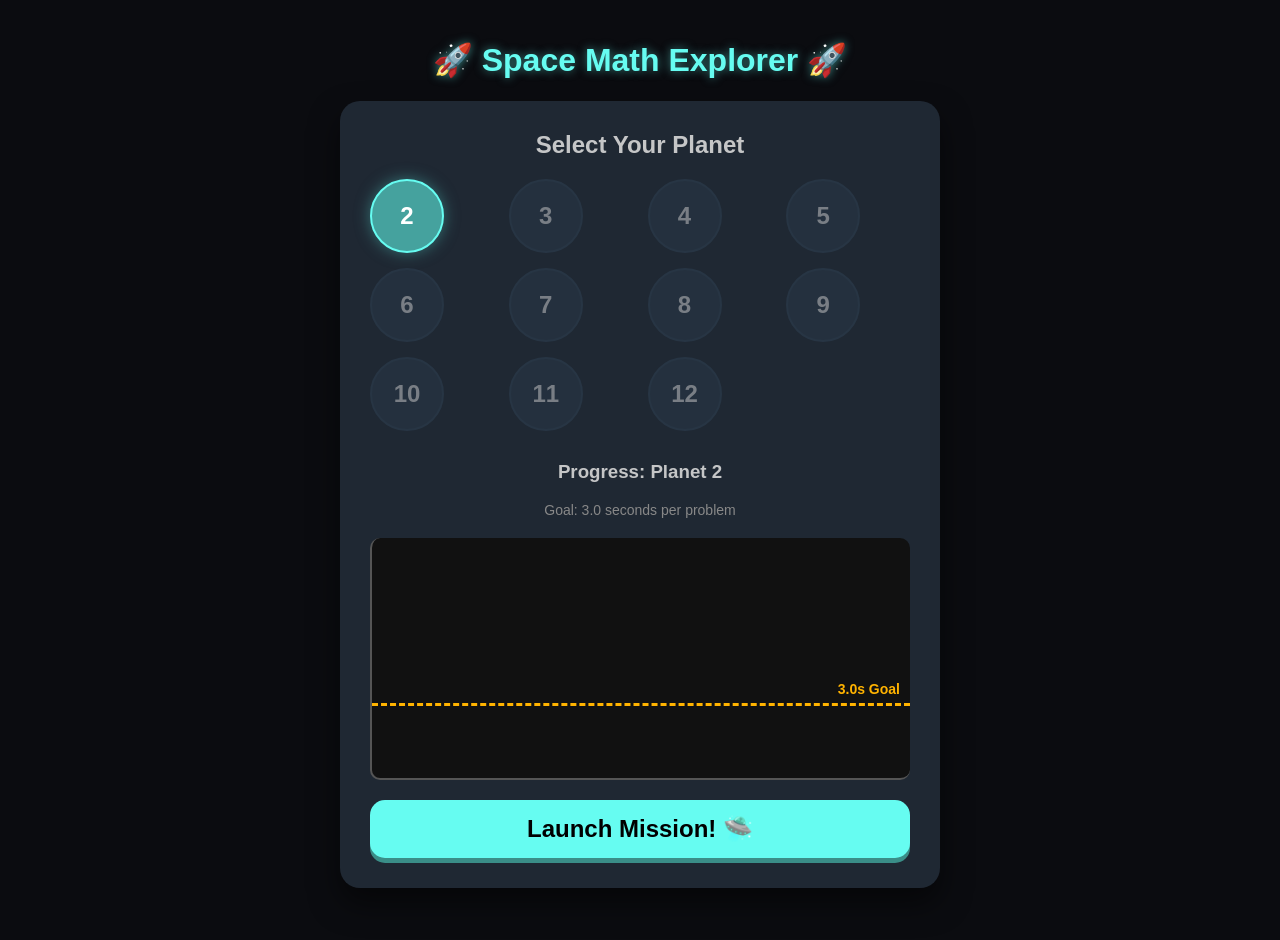
==== index.html @ a7ae82d4 "Create index.html" ====
<!DOCTYPE html>
<html lang="en">
<head>
    <meta charset="UTF-8">
    <meta name="viewport" content="width=device-width, initial-scale=1.0, maximum-scale=1.0, user-scalable=no">
    <title>Space Math Explorer</title>
    <style>
        :root {
            --bg-color: #0b0c10;
            --panel-bg: #1f2833;
            --text-main: #c5c6c7;
            --accent-blue: #66fcf1;
            --accent-teal: #45a29e;
            --success: #4caf50;
            --warning: #ffb300;
            --danger: #f44336;
        }

        body {
            font-family: 'Comic Sans MS', 'Chalkboard SE', sans-serif;
            background-color: var(--bg-color);
            color: var(--text-main);
            margin: 0;
            padding: 20px;
            display: flex;
            flex-direction: column;
            align-items: center;
            min-height: 100vh;
            overflow-x: hidden;
        }

        h1 { color: var(--accent-blue); text-shadow: 0 0 10px rgba(102, 252, 241, 0.5); text-align: center; }

        .screen {
            background-color: var(--panel-bg);
            border-radius: 20px;
            padding: 30px;
            width: 100%;
            max-width: 600px;
            box-shadow: 0 15px 30px rgba(0,0,0,0.5);
            display: none;
            box-sizing: border-box;
        }

        .screen.active { display: block; }

        /* --- DASHBOARD --- */
        .planet-grid {
            display: grid;
            grid-template-columns: repeat(4, 1fr);
            gap: 15px;
            margin: 20px 0;
        }

        .planet-btn {
            background-color: #2c3e50;
            color: white;
            border: 2px solid #34495e;
            border-radius: 50%;
            width: 70px;
            height: 70px;
            font-size: 24px;
            font-weight: bold;
            cursor: pointer;
            display: flex;
            align-items: center;
            justify-content: center;
            transition: transform 0.2s, box-shadow 0.2s;
        }

        .planet-btn.unlocked {
            background-color: var(--accent-teal);
            border-color: var(--accent-blue);
            box-shadow: 0 0 15px rgba(69, 162, 158, 0.6);
        }
        .planet-btn.unlocked:active { transform: scale(0.9); }
        .planet-btn.locked { opacity: 0.4; cursor: not-allowed; }
        
        .planet-btn.mastered {
            background-color: var(--success);
            border-color: #81c784;
            box-shadow: 0 0 15px rgba(76, 175, 80, 0.6);
        }

        /* --- CHART --- */
        .chart-container {
            background: #111;
            border-radius: 10px;
            padding: 20px;
            margin: 20px 0;
            height: 200px;
            position: relative;
            display: flex;
            align-items: flex-end;
            gap: 10px;
            border-left: 2px solid #555;
            border-bottom: 2px solid #555;
        }

        .goal-line {
            position: absolute;
            left: 0;
            right: 0;
            border-top: 3px dashed var(--warning);
            z-index: 10;
        }

        .goal-label {
            position: absolute;
            right: 10px;
            top: -25px;
            color: var(--warning);
            font-size: 14px;
            font-weight: bold;
        }

        .chart-bar {
            flex: 1;
            background-color: var(--accent-blue);
            border-radius: 5px 5px 0 0;
            min-height: 5px;
            position: relative;
            transition: height 0.5s;
        }
        .chart-bar.fast { background-color: var(--success); }
        .chart-bar.slow { background-color: var(--danger); }
        
        .chart-tooltip {
            position: absolute;
            top: -25px;
            left: 50%;
            transform: translateX(-50%);
            font-size: 12px;
            color: white;
            font-weight: bold;
        }

        .btn-large {
            background-color: var(--accent-blue);
            color: #000;
            border: none;
            border-radius: 15px;
            padding: 15px 30px;
            font-size: 24px;
            font-weight: bold;
            width: 100%;
            cursor: pointer;
            box-shadow: 0 5px 0 #3a8e88;
        }
        .btn-large:active { transform: translateY(5px); box-shadow: none; }

        /* --- GAMEPLAY --- */
        .hud { display: flex; justify-content: space-between; font-size: 24px; margin-bottom: 20px; font-weight: bold; }
        .timer { color: var(--warning); font-family: monospace; font-size: 30px;}
        
        .equation {
            font-size: 80px;
            text-align: center;
            margin: 20px 0;
            font-weight: bold;
            color: white;
            display: flex;
            justify-content: center;
            gap: 15px;
        }

        .answer-box {
            width: 120px;
            border-bottom: 5px solid var(--accent-blue);
            color: var(--accent-blue);
            text-align: center;
            min-height: 90px;
        }

        .progress-dots {
            display: flex;
            justify-content: center;
            gap: 8px;
            margin-bottom: 30px;
        }
        .dot { width: 15px; height: 15px; background: #555; border-radius: 50%; }
        .dot.done { background: var(--success); box-shadow: 0 0 10px var(--success); }

        /* NUMPAD */
        .numpad {
            display: grid;
            grid-template-columns: repeat(3, 1fr);
            gap: 15px;
        }
        .num-btn {
            background-color: #34495e;
            color: white;
            border: none;
            border-radius: 15px;
            padding: 20px;
            font-size: 32px;
            font-weight: bold;
            cursor: pointer;
            box-shadow: 0 5px 0 #2c3e50;
        }
        .num-btn:active { transform: translateY(5px); box-shadow: none; }
        .num-btn.clear { background-color: var(--danger); box-shadow: 0 5px 0 #c62828; }

        /* --- REPORT SCREEN --- */
        .stat-box {
            background: #111;
            padding: 20px;
            border-radius: 15px;
            margin: 20px 0;
            text-align: center;
        }
        .stat-value { font-size: 48px; font-weight: bold; color: var(--accent-blue); }
        .feedback { font-size: 24px; text-align: center; color: var(--warning); min-height: 40px; margin-bottom: 20px;}

        /* CONFETTI */
        .confetti {
            position: fixed;
            width: 10px;
            height: 10px;
            background-color: var(--success);
            z-index: 1000;
            animation: fall 3s linear forwards;
        }
        @keyframes fall {
            to { transform: translateY(100vh) rotate(720deg); opacity: 0; }
        }

    </style>
</head>
<body>

    <h1>🚀 Space Math Explorer 🚀</h1>

    <!-- DASHBOARD SCREEN -->
    <div id="dashboard" class="screen active">
        <h2 style="text-align: center; margin-top: 0;">Select Your Planet</h2>
        <div class="planet-grid" id="planetGrid"></div>
        
        <h3 id="chartTitle" style="text-align: center; margin-top: 30px;">Progress: Planet 2</h3>
        <p style="text-align: center; font-size: 14px; color: #888;">Goal: 3.0 seconds per problem</p>
        <div class="chart-container" id="progressChart">
            <div class="goal-line" id="goalLine">
                <div class="goal-label">3.0s Goal</div>
            </div>
            <!-- Bars injected via JS -->
        </div>

        <button class="btn-large" onclick="startMission()">Launch Mission! 🛸</button>
    </div>

    <!-- GAMEPLAY SCREEN -->
    <div id="gameplay" class="screen">
        <div class="hud">
            <div>Planet <span id="currentPlanetDisp">2</span></div>
            <div class="timer" id="timerDisp">0.0s</div>
        </div>
        
        <div class="progress-dots" id="progressDots"></div>

        <div class="equation">
            <span id="factor1">2</span> 
            <span>×</span> 
            <span id="factor2">4</span> 
            <span>=</span>
            <div class="answer-box" id="answerBox"></div>
        </div>

        <div class="numpad">
            <button class="num-btn" onclick="inputNum(1)">1</button>
            <button class="num-btn" onclick="inputNum(2)">2</button>
            <button class="num-btn" onclick="inputNum(3)">3</button>
            <button class="num-btn" onclick="inputNum(4)">4</button>
            <button class="num-btn" onclick="inputNum(5)">5</button>
            <button class="num-btn" onclick="inputNum(6)">6</button>
            <button class="num-btn" onclick="inputNum(7)">7</button>
            <button class="num-btn" onclick="inputNum(8)">8</button>
            <button class="num-btn" onclick="inputNum(9)">9</button>
            <button class="num-btn clear" onclick="clearNum()">Del</button>
            <button class="num-btn" onclick="inputNum(0)">0</button>
            <button class="num-btn clear" style="background:#888; box-shadow: 0 5px 0 #555" onclick="clearNum(true)">C</button>
        </div>
    </div>

    <!-- MISSION REPORT SCREEN -->
    <div id="report" class="screen">
        <h2 style="text-align: center; font-size: 36px; color: var(--success);">Mission Complete! 🌟</h2>
        
        <div class="stat-box">
            <div>Average Time per Problem</div>
            <div class="stat-value" id="avgTimeDisp">2.4s</div>
        </div>

        <div class="feedback" id="feedbackMsg"></div>

        <button class="btn-large" onclick="returnToDashboard()">Back to Mission Control</button>
    </div>

    <script>
        // --- GAME STATE & DATA ---
        const TARGET_GOAL_SECONDS = 3.0;
        let gameData = JSON.parse(localStorage.getItem('mathExplorerData')) || {
            unlockedPlanet: 2,
            history: {} // Format: { "2": [ { date: "...", avgTime: 2.5 } ] }
        };

        let selectedPlanet = gameData.unlockedPlanet;
        let currentQuestions = [];
        let questionIndex = 0;
        let startTime = 0;
        let timerInterval = null;
        let currentAnswer = "";

        // --- INIT ---
        function initDashboard() {
            // Build Planet Grid (2 through 12)
            const grid = document.getElementById('planetGrid');
            grid.innerHTML = '';
            for (let i = 2; i <= 12; i++) {
                let btn = document.createElement('div');
                btn.className = 'planet-btn ' + (i <= gameData.unlockedPlanet ? 'unlocked' : 'locked');
                
                // Check if mastered (has at least one score <= TARGET_GOAL_SECONDS)
                if (gameData.history[i] && gameData.history[i].some(run => run.avgTime <= TARGET_GOAL_SECONDS)) {
                    btn.classList.add('mastered');
                }

                btn.innerText = i;
                if (i <= gameData.unlockedPlanet) {
                    btn.onclick = () => selectPlanet(i);
                }
                grid.appendChild(btn);
            }
            selectPlanet(selectedPlanet > gameData.unlockedPlanet ? gameData.unlockedPlanet : selectedPlanet);
        }

        function selectPlanet(planetNum) {
            selectedPlanet = planetNum;
            document.getElementById('chartTitle').innerText = `Progress: Planet ${planetNum}`;
            renderChart(planetNum);
        }

        // --- CHARTING LOGIC ---
        function renderChart(planetNum) {
            const chart = document.getElementById('progressChart');
            const data = gameData.history[planetNum] || [];
            
            // Clear existing bars
            document.querySelectorAll('.chart-bar').forEach(e => e.remove());

            // We will graph up to the last 10 attempts
            const recentData = data.slice(-10);
            
            // Max Y value for the chart to scale properly (either 10 seconds, or highest actual time)
            let maxTime = Math.max(10, ...recentData.map(d => d.avgTime));
            
            // Position the goal line dynamically based on maxTime
            const goalLine = document.getElementById('goalLine');
            const goalPercentage = (TARGET_GOAL_SECONDS / maxTime) * 100;
            goalLine.style.bottom = `${goalPercentage}%`;

            recentData.forEach(run => {
                let bar = document.createElement('div');
                bar.className = 'chart-bar';
                
                // Color coding based on speed
                if (run.avgTime <= TARGET_GOAL_SECONDS) bar.classList.add('fast');
                else if (run.avgTime > 5.0) bar.classList.add('slow');

                // Height relative to maxTime
                let heightPct = (run.avgTime / maxTime) * 100;
                bar.style.height = `${heightPct}%`;

                // Tooltip
                let tt = document.createElement('div');
                tt.className = 'chart-tooltip';
                tt.innerText = run.avgTime.toFixed(1) + 's';
                bar.appendChild(tt);

                chart.appendChild(bar);
            });
        }

        // --- GAMEPLAY LOGIC ---
        function startMission() {
            // Generate packet (1 through 12, shuffled)
            currentQuestions = [];
            for (let i = 1; i <= 12; i++) {
                currentQuestions.push(i);
            }
            // Shuffle
            currentQuestions.sort(() => Math.random() - 0.5);
            
            questionIndex = 0;
            currentAnswer = "";

            // Setup UI
            document.getElementById('dashboard').classList.remove('active');
            document.getElementById('gameplay').classList.add('active');
            document.getElementById('currentPlanetDisp').innerText = selectedPlanet;
            
            // Setup Progress Dots
            const dots = document.getElementById('progressDots');
            dots.innerHTML = '';
            for (let i = 0; i < 12; i++) {
                let dot = document.createElement('div');
                dot.className = 'dot';
                dot.id = 'dot_' + i;
                dots.appendChild(dot);
            }

            loadQuestion();
            
            startTime = Date.now();
            timerInterval = setInterval(updateTimer, 100);
        }

        function updateTimer() {
            let elapsed = (Date.now() - startTime) / 1000;
            document.getElementById('timerDisp').innerText = elapsed.toFixed(1) + 's';
        }

        function loadQuestion() {
            currentAnswer = "";
            document.getElementById('answerBox').innerText = "";
            document.getElementById('factor1').innerText = selectedPlanet;
            document.getElementById('factor2').innerText = currentQuestions[questionIndex];
        }

        // INPUT HANDLING
        function inputNum(num) {
            if (currentAnswer.length < 3) {
                currentAnswer += num.toString();
                document.getElementById('answerBox').innerText = currentAnswer;
                checkAnswer();
            }
        }

        function clearNum(all = false) {
            if (all) {
                currentAnswer = "";
            } else {
                currentAnswer = currentAnswer.slice(0, -1);
            }
            document.getElementById('answerBox').innerText = currentAnswer;
        }

        // Keyboard support
        document.addEventListener('keydown', (e) => {
            if (!document.getElementById('gameplay').classList.contains('active')) return;
            if (e.key >= '0' && e.key <= '9') {
                inputNum(e.key);
            } else if (e.key === 'Backspace') {
                clearNum();
            }
        });

        function checkAnswer() {
            let correct = selectedPlanet * currentQuestions[questionIndex];
            
            // AUTO ADVANCE: Instantly check if they typed the exact correct answer.
            // If the correct answer is 2, typing '2' triggers this instantly.
            // If the correct answer is 20, typing '2' does not trigger, typing '0' triggers.
            if (parseInt(currentAnswer) === correct) {
                document.getElementById('dot_' + questionIndex).classList.add('done');
                questionIndex++;
                
                if (questionIndex >= 12) {
                    finishMission();
                } else {
                    loadQuestion();
                }
            }
        }

        // --- END GAME & SAVING ---
        function finishMission() {
            clearInterval(timerInterval);
            let totalTime = (Date.now() - startTime) / 1000;
            let avgTime = totalTime / 12;

            // Save Data
            if (!gameData.history[selectedPlanet]) {
                gameData.history[selectedPlanet] = [];
            }
            gameData.history[selectedPlanet].push({
                date: new Date().toISOString(),
                avgTime: avgTime
            });

            // Unlock Logic
            let feedback = "";
            let beatGoal = avgTime <= TARGET_GOAL_SECONDS;

            if (beatGoal) {
                if (selectedPlanet == gameData.unlockedPlanet && selectedPlanet < 12) {
                    gameData.unlockedPlanet++;
                    feedback = `Amazing speed! You unlocked Planet ${selectedPlanet + 1}! 🚀`;
                } else {
                    feedback = "Perfect! You're a Math Ninja! 🥷";
                }
                triggerConfetti();
            } else {
                feedback = `Great practice! Try to get under ${TARGET_GOAL_SECONDS.toFixed(1)}s to master this planet!`;
            }

            localStorage.setItem('mathExplorerData', JSON.stringify(gameData));

            // Show UI
            document.getElementById('gameplay').classList.remove('active');
            document.getElementById('report').classList.add('active');
            document.getElementById('avgTimeDisp').innerText = avgTime.toFixed(2) + 's';
            
            // Color code final time
            const avgDisp = document.getElementById('avgTimeDisp');
            avgDisp.style.color = beatGoal ? 'var(--success)' : (avgTime < 5 ? 'var(--warning)' : 'var(--danger)');
            
            document.getElementById('feedbackMsg').innerText = feedback;
        }

        function returnToDashboard() {
            document.getElementById('report').classList.remove('active');
            document.getElementById('dashboard').classList.add('active');
            initDashboard(); // Refresh UI and charts
        }

        // --- EFFECTS ---
        function triggerConfetti() {
            for (let i = 0; i < 50; i++) {
                let conf = document.createElement('div');
                conf.className = 'confetti';
                conf.style.left = Math.random() * 100 + 'vw';
                conf.style.backgroundColor = ['#66fcf1', '#4caf50', '#ffb300', '#f44336', '#fff'][Math.floor(Math.random()*5)];
                conf.style.animationDuration = (Math.random() * 2 + 2) + 's';
                document.body.appendChild(conf);
                setTimeout(() => conf.remove(), 4000);
            }
        }

        // Start App
        initDashboard();

    </script>
</body>
</html>
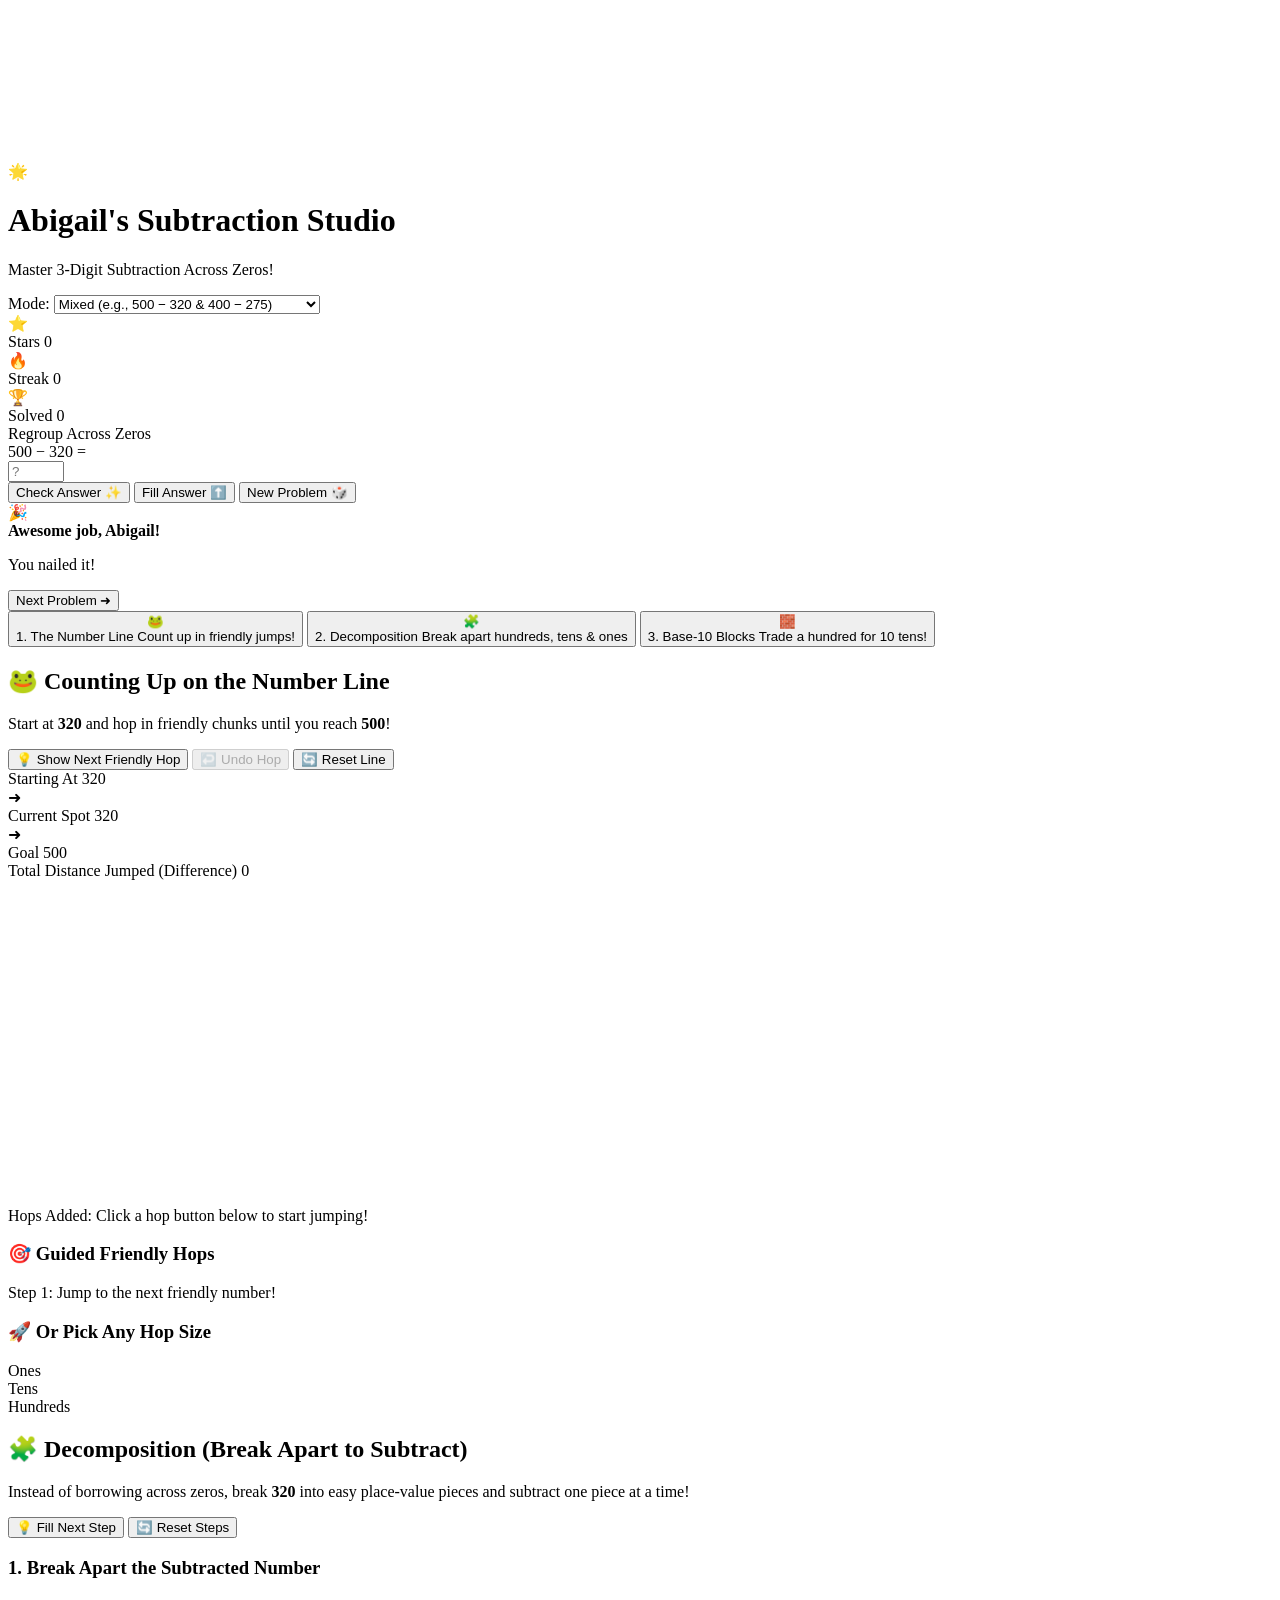
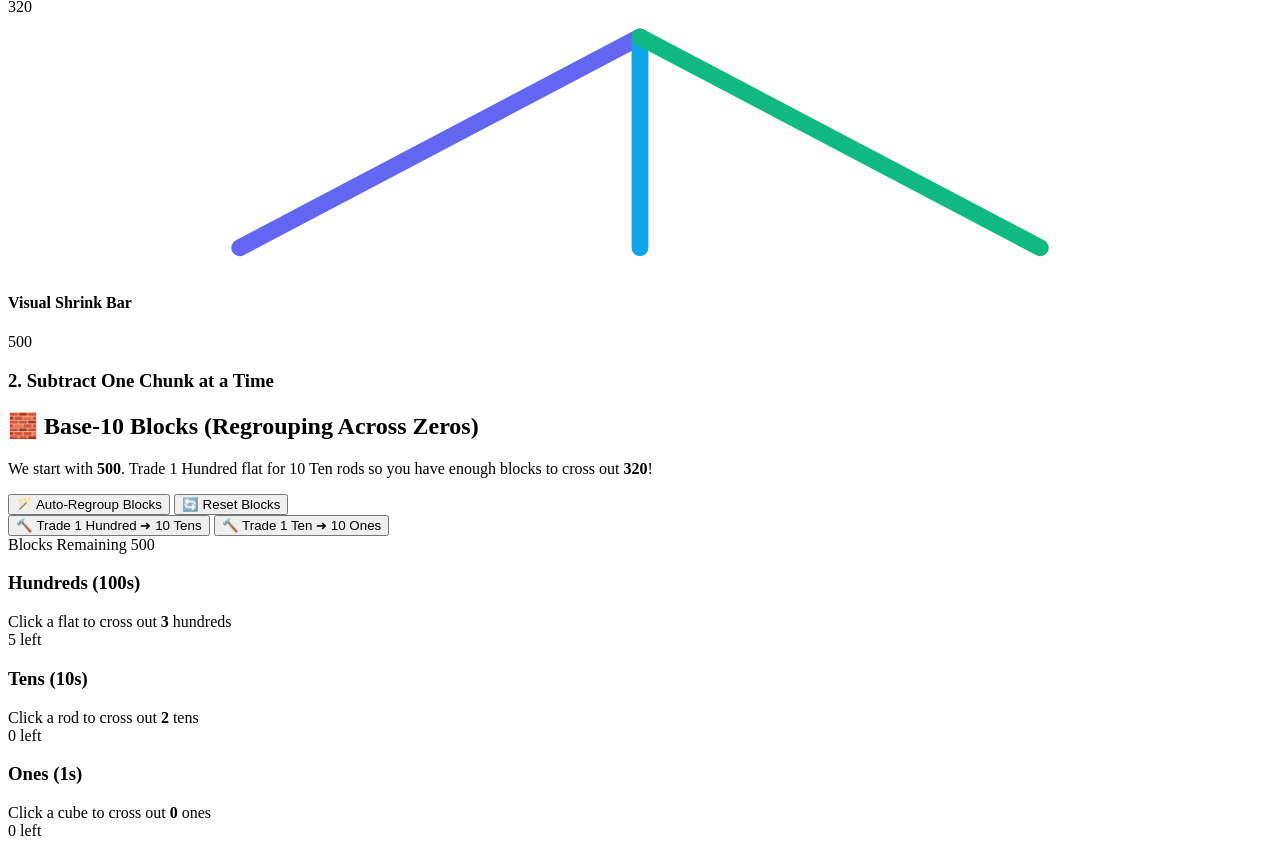
==== commit 317f7693: "Revamp index.html for 'Abigail's Subtraction Adventure' Updated the title and theme of the applicati" ====
--- a/index.html
+++ b/index.html
@@ -1,544 +1,340 @@
 <!DOCTYPE html>
 <html lang="en">
 <head>
-    <meta charset="UTF-8">
-    <meta name="viewport" content="width=device-width, initial-scale=1.0, maximum-scale=1.0, user-scalable=no">
-    <title>Space Math Explorer</title>
-    <style>
-        :root {
-            --bg-color: #0b0c10;
-            --panel-bg: #1f2833;
-            --text-main: #c5c6c7;
-            --accent-blue: #66fcf1;
-            --accent-teal: #45a29e;
-            --success: #4caf50;
-            --warning: #ffb300;
-            --danger: #f44336;
-        }
-
-        body {
-            font-family: 'Comic Sans MS', 'Chalkboard SE', sans-serif;
-            background-color: var(--bg-color);
-            color: var(--text-main);
-            margin: 0;
-            padding: 20px;
-            display: flex;
-            flex-direction: column;
-            align-items: center;
-            min-height: 100vh;
-            overflow-x: hidden;
-        }
-
-        h1 { color: var(--accent-blue); text-shadow: 0 0 10px rgba(102, 252, 241, 0.5); text-align: center; }
-
-        .screen {
-            background-color: var(--panel-bg);
-            border-radius: 20px;
-            padding: 30px;
-            width: 100%;
-            max-width: 600px;
-            box-shadow: 0 15px 30px rgba(0,0,0,0.5);
-            display: none;
-            box-sizing: border-box;
-        }
-
-        .screen.active { display: block; }
-
-        /* --- DASHBOARD --- */
-        .planet-grid {
-            display: grid;
-            grid-template-columns: repeat(4, 1fr);
-            gap: 15px;
-            margin: 20px 0;
-        }
-
-        .planet-btn {
-            background-color: #2c3e50;
-            color: white;
-            border: 2px solid #34495e;
-            border-radius: 50%;
-            width: 70px;
-            height: 70px;
-            font-size: 24px;
-            font-weight: bold;
-            cursor: pointer;
-            display: flex;
-            align-items: center;
-            justify-content: center;
-            transition: transform 0.2s, box-shadow 0.2s;
-        }
-
-        .planet-btn.unlocked {
-            background-color: var(--accent-teal);
-            border-color: var(--accent-blue);
-            box-shadow: 0 0 15px rgba(69, 162, 158, 0.6);
-        }
-        .planet-btn.unlocked:active { transform: scale(0.9); }
-        .planet-btn.locked { opacity: 0.4; cursor: not-allowed; }
-        
-        .planet-btn.mastered {
-            background-color: var(--success);
-            border-color: #81c784;
-            box-shadow: 0 0 15px rgba(76, 175, 80, 0.6);
-        }
-
-        /* --- CHART --- */
-        .chart-container {
-            background: #111;
-            border-radius: 10px;
-            padding: 20px;
-            margin: 20px 0;
-            height: 200px;
-            position: relative;
-            display: flex;
-            align-items: flex-end;
-            gap: 10px;
-            border-left: 2px solid #555;
-            border-bottom: 2px solid #555;
-        }
-
-        .goal-line {
-            position: absolute;
-            left: 0;
-            right: 0;
-            border-top: 3px dashed var(--warning);
-            z-index: 10;
-        }
-
-        .goal-label {
-            position: absolute;
-            right: 10px;
-            top: -25px;
-            color: var(--warning);
-            font-size: 14px;
-            font-weight: bold;
-        }
-
-        .chart-bar {
-            flex: 1;
-            background-color: var(--accent-blue);
-            border-radius: 5px 5px 0 0;
-            min-height: 5px;
-            position: relative;
-            transition: height 0.5s;
-        }
-        .chart-bar.fast { background-color: var(--success); }
-        .chart-bar.slow { background-color: var(--danger); }
-        
-        .chart-tooltip {
-            position: absolute;
-            top: -25px;
-            left: 50%;
-            transform: translateX(-50%);
-            font-size: 12px;
-            color: white;
-            font-weight: bold;
-        }
-
-        .btn-large {
-            background-color: var(--accent-blue);
-            color: #000;
-            border: none;
-            border-radius: 15px;
-            padding: 15px 30px;
-            font-size: 24px;
-            font-weight: bold;
-            width: 100%;
-            cursor: pointer;
-            box-shadow: 0 5px 0 #3a8e88;
-        }
-        .btn-large:active { transform: translateY(5px); box-shadow: none; }
-
-        /* --- GAMEPLAY --- */
-        .hud { display: flex; justify-content: space-between; font-size: 24px; margin-bottom: 20px; font-weight: bold; }
-        .timer { color: var(--warning); font-family: monospace; font-size: 30px;}
-        
-        .equation {
-            font-size: 80px;
-            text-align: center;
-            margin: 20px 0;
-            font-weight: bold;
-            color: white;
-            display: flex;
-            justify-content: center;
-            gap: 15px;
-        }
-
-        .answer-box {
-            width: 120px;
-            border-bottom: 5px solid var(--accent-blue);
-            color: var(--accent-blue);
-            text-align: center;
-            min-height: 90px;
-        }
-
-        .progress-dots {
-            display: flex;
-            justify-content: center;
-            gap: 8px;
-            margin-bottom: 30px;
-        }
-        .dot { width: 15px; height: 15px; background: #555; border-radius: 50%; }
-        .dot.done { background: var(--success); box-shadow: 0 0 10px var(--success); }
-
-        /* NUMPAD */
-        .numpad {
-            display: grid;
-            grid-template-columns: repeat(3, 1fr);
-            gap: 15px;
-        }
-        .num-btn {
-            background-color: #34495e;
-            color: white;
-            border: none;
-            border-radius: 15px;
-            padding: 20px;
-            font-size: 32px;
-            font-weight: bold;
-            cursor: pointer;
-            box-shadow: 0 5px 0 #2c3e50;
-        }
-        .num-btn:active { transform: translateY(5px); box-shadow: none; }
-        .num-btn.clear { background-color: var(--danger); box-shadow: 0 5px 0 #c62828; }
-
-        /* --- REPORT SCREEN --- */
-        .stat-box {
-            background: #111;
-            padding: 20px;
-            border-radius: 15px;
-            margin: 20px 0;
-            text-align: center;
-        }
-        .stat-value { font-size: 48px; font-weight: bold; color: var(--accent-blue); }
-        .feedback { font-size: 24px; text-align: center; color: var(--warning); min-height: 40px; margin-bottom: 20px;}
-
-        /* CONFETTI */
-        .confetti {
-            position: fixed;
-            width: 10px;
-            height: 10px;
-            background-color: var(--success);
-            z-index: 1000;
-            animation: fall 3s linear forwards;
-        }
-        @keyframes fall {
-            to { transform: translateY(100vh) rotate(720deg); opacity: 0; }
-        }
-
-    </style>
+  <meta charset="UTF-8" />
+  <meta name="viewport" content="width=device-width, initial-scale=1.0" />
+  <title>Abigail's Subtraction Adventure — Regrouping Across Zeros</title>
+  <link rel="preconnect" href="https://fonts.googleapis.com">
+  <link rel="preconnect" href="https://fonts.gstatic.com" crossorigin>
+  <link href="https://fonts.googleapis.com/css2?family=Fredoka:wght@400;500;600;700&family=Nunito:wght@600;700;800&display=swap" rel="stylesheet">
+  <link rel="stylesheet" href="styles.css" />
 </head>
 <body>
-
-    <h1>🚀 Space Math Explorer 🚀</h1>
-
-    <!-- DASHBOARD SCREEN -->
-    <div id="dashboard" class="screen active">
-        <h2 style="text-align: center; margin-top: 0;">Select Your Planet</h2>
-        <div class="planet-grid" id="planetGrid"></div>
-        
-        <h3 id="chartTitle" style="text-align: center; margin-top: 30px;">Progress: Planet 2</h3>
-        <p style="text-align: center; font-size: 14px; color: #888;">Goal: 3.0 seconds per problem</p>
-        <div class="chart-container" id="progressChart">
-            <div class="goal-line" id="goalLine">
-                <div class="goal-label">3.0s Goal</div>
-            </div>
-            <!-- Bars injected via JS -->
-        </div>
-
-        <button class="btn-large" onclick="startMission()">Launch Mission! 🛸</button>
-    </div>
-
-    <!-- GAMEPLAY SCREEN -->
-    <div id="gameplay" class="screen">
-        <div class="hud">
-            <div>Planet <span id="currentPlanetDisp">2</span></div>
-            <div class="timer" id="timerDisp">0.0s</div>
-        </div>
-        
-        <div class="progress-dots" id="progressDots"></div>
-
-        <div class="equation">
-            <span id="factor1">2</span> 
-            <span>×</span> 
-            <span id="factor2">4</span> 
-            <span>=</span>
-            <div class="answer-box" id="answerBox"></div>
-        </div>
-
-        <div class="numpad">
-            <button class="num-btn" onclick="inputNum(1)">1</button>
-            <button class="num-btn" onclick="inputNum(2)">2</button>
-            <button class="num-btn" onclick="inputNum(3)">3</button>
-            <button class="num-btn" onclick="inputNum(4)">4</button>
-            <button class="num-btn" onclick="inputNum(5)">5</button>
-            <button class="num-btn" onclick="inputNum(6)">6</button>
-            <button class="num-btn" onclick="inputNum(7)">7</button>
-            <button class="num-btn" onclick="inputNum(8)">8</button>
-            <button class="num-btn" onclick="inputNum(9)">9</button>
-            <button class="num-btn clear" onclick="clearNum()">Del</button>
-            <button class="num-btn" onclick="inputNum(0)">0</button>
-            <button class="num-btn clear" style="background:#888; box-shadow: 0 5px 0 #555" onclick="clearNum(true)">C</button>
-        </div>
-    </div>
-
-    <!-- MISSION REPORT SCREEN -->
-    <div id="report" class="screen">
-        <h2 style="text-align: center; font-size: 36px; color: var(--success);">Mission Complete! 🌟</h2>
-        
-        <div class="stat-box">
-            <div>Average Time per Problem</div>
-            <div class="stat-value" id="avgTimeDisp">2.4s</div>
-        </div>
-
-        <div class="feedback" id="feedbackMsg"></div>
-
-        <button class="btn-large" onclick="returnToDashboard()">Back to Mission Control</button>
-    </div>
-
-    <script>
-        // --- GAME STATE & DATA ---
-        const TARGET_GOAL_SECONDS = 3.0;
-        let gameData = JSON.parse(localStorage.getItem('mathExplorerData')) || {
-            unlockedPlanet: 2,
-            history: {} // Format: { "2": [ { date: "...", avgTime: 2.5 } ] }
-        };
-
-        let selectedPlanet = gameData.unlockedPlanet;
-        let currentQuestions = [];
-        let questionIndex = 0;
-        let startTime = 0;
-        let timerInterval = null;
-        let currentAnswer = "";
-
-        // --- INIT ---
-        function initDashboard() {
-            // Build Planet Grid (2 through 12)
-            const grid = document.getElementById('planetGrid');
-            grid.innerHTML = '';
-            for (let i = 2; i <= 12; i++) {
-                let btn = document.createElement('div');
-                btn.className = 'planet-btn ' + (i <= gameData.unlockedPlanet ? 'unlocked' : 'locked');
-                
-                // Check if mastered (has at least one score <= TARGET_GOAL_SECONDS)
-                if (gameData.history[i] && gameData.history[i].some(run => run.avgTime <= TARGET_GOAL_SECONDS)) {
-                    btn.classList.add('mastered');
-                }
-
-                btn.innerText = i;
-                if (i <= gameData.unlockedPlanet) {
-                    btn.onclick = () => selectPlanet(i);
-                }
-                grid.appendChild(btn);
-            }
-            selectPlanet(selectedPlanet > gameData.unlockedPlanet ? gameData.unlockedPlanet : selectedPlanet);
-        }
-
-        function selectPlanet(planetNum) {
-            selectedPlanet = planetNum;
-            document.getElementById('chartTitle').innerText = `Progress: Planet ${planetNum}`;
-            renderChart(planetNum);
-        }
-
-        // --- CHARTING LOGIC ---
-        function renderChart(planetNum) {
-            const chart = document.getElementById('progressChart');
-            const data = gameData.history[planetNum] || [];
-            
-            // Clear existing bars
-            document.querySelectorAll('.chart-bar').forEach(e => e.remove());
-
-            // We will graph up to the last 10 attempts
-            const recentData = data.slice(-10);
-            
-            // Max Y value for the chart to scale properly (either 10 seconds, or highest actual time)
-            let maxTime = Math.max(10, ...recentData.map(d => d.avgTime));
-            
-            // Position the goal line dynamically based on maxTime
-            const goalLine = document.getElementById('goalLine');
-            const goalPercentage = (TARGET_GOAL_SECONDS / maxTime) * 100;
-            goalLine.style.bottom = `${goalPercentage}%`;
-
-            recentData.forEach(run => {
-                let bar = document.createElement('div');
-                bar.className = 'chart-bar';
-                
-                // Color coding based on speed
-                if (run.avgTime <= TARGET_GOAL_SECONDS) bar.classList.add('fast');
-                else if (run.avgTime > 5.0) bar.classList.add('slow');
-
-                // Height relative to maxTime
-                let heightPct = (run.avgTime / maxTime) * 100;
-                bar.style.height = `${heightPct}%`;
-
-                // Tooltip
-                let tt = document.createElement('div');
-                tt.className = 'chart-tooltip';
-                tt.innerText = run.avgTime.toFixed(1) + 's';
-                bar.appendChild(tt);
-
-                chart.appendChild(bar);
-            });
-        }
-
-        // --- GAMEPLAY LOGIC ---
-        function startMission() {
-            // Generate packet (1 through 12, shuffled)
-            currentQuestions = [];
-            for (let i = 1; i <= 12; i++) {
-                currentQuestions.push(i);
-            }
-            // Shuffle
-            currentQuestions.sort(() => Math.random() - 0.5);
-            
-            questionIndex = 0;
-            currentAnswer = "";
-
-            // Setup UI
-            document.getElementById('dashboard').classList.remove('active');
-            document.getElementById('gameplay').classList.add('active');
-            document.getElementById('currentPlanetDisp').innerText = selectedPlanet;
-            
-            // Setup Progress Dots
-            const dots = document.getElementById('progressDots');
-            dots.innerHTML = '';
-            for (let i = 0; i < 12; i++) {
-                let dot = document.createElement('div');
-                dot.className = 'dot';
-                dot.id = 'dot_' + i;
-                dots.appendChild(dot);
-            }
-
-            loadQuestion();
-            
-            startTime = Date.now();
-            timerInterval = setInterval(updateTimer, 100);
-        }
-
-        function updateTimer() {
-            let elapsed = (Date.now() - startTime) / 1000;
-            document.getElementById('timerDisp').innerText = elapsed.toFixed(1) + 's';
-        }
-
-        function loadQuestion() {
-            currentAnswer = "";
-            document.getElementById('answerBox').innerText = "";
-            document.getElementById('factor1').innerText = selectedPlanet;
-            document.getElementById('factor2').innerText = currentQuestions[questionIndex];
-        }
-
-        // INPUT HANDLING
-        function inputNum(num) {
-            if (currentAnswer.length < 3) {
-                currentAnswer += num.toString();
-                document.getElementById('answerBox').innerText = currentAnswer;
-                checkAnswer();
-            }
-        }
-
-        function clearNum(all = false) {
-            if (all) {
-                currentAnswer = "";
-            } else {
-                currentAnswer = currentAnswer.slice(0, -1);
-            }
-            document.getElementById('answerBox').innerText = currentAnswer;
-        }
-
-        // Keyboard support
-        document.addEventListener('keydown', (e) => {
-            if (!document.getElementById('gameplay').classList.contains('active')) return;
-            if (e.key >= '0' && e.key <= '9') {
-                inputNum(e.key);
-            } else if (e.key === 'Backspace') {
-                clearNum();
-            }
-        });
-
-        function checkAnswer() {
-            let correct = selectedPlanet * currentQuestions[questionIndex];
-            
-            // AUTO ADVANCE: Instantly check if they typed the exact correct answer.
-            // If the correct answer is 2, typing '2' triggers this instantly.
-            // If the correct answer is 20, typing '2' does not trigger, typing '0' triggers.
-            if (parseInt(currentAnswer) === correct) {
-                document.getElementById('dot_' + questionIndex).classList.add('done');
-                questionIndex++;
-                
-                if (questionIndex >= 12) {
-                    finishMission();
-                } else {
-                    loadQuestion();
-                }
-            }
-        }
-
-        // --- END GAME & SAVING ---
-        function finishMission() {
-            clearInterval(timerInterval);
-            let totalTime = (Date.now() - startTime) / 1000;
-            let avgTime = totalTime / 12;
-
-            // Save Data
-            if (!gameData.history[selectedPlanet]) {
-                gameData.history[selectedPlanet] = [];
-            }
-            gameData.history[selectedPlanet].push({
-                date: new Date().toISOString(),
-                avgTime: avgTime
-            });
-
-            // Unlock Logic
-            let feedback = "";
-            let beatGoal = avgTime <= TARGET_GOAL_SECONDS;
-
-            if (beatGoal) {
-                if (selectedPlanet == gameData.unlockedPlanet && selectedPlanet < 12) {
-                    gameData.unlockedPlanet++;
-                    feedback = `Amazing speed! You unlocked Planet ${selectedPlanet + 1}! 🚀`;
-                } else {
-                    feedback = "Perfect! You're a Math Ninja! 🥷";
-                }
-                triggerConfetti();
-            } else {
-                feedback = `Great practice! Try to get under ${TARGET_GOAL_SECONDS.toFixed(1)}s to master this planet!`;
-            }
-
-            localStorage.setItem('mathExplorerData', JSON.stringify(gameData));
-
-            // Show UI
-            document.getElementById('gameplay').classList.remove('active');
-            document.getElementById('report').classList.add('active');
-            document.getElementById('avgTimeDisp').innerText = avgTime.toFixed(2) + 's';
-            
-            // Color code final time
-            const avgDisp = document.getElementById('avgTimeDisp');
-            avgDisp.style.color = beatGoal ? 'var(--success)' : (avgTime < 5 ? 'var(--warning)' : 'var(--danger)');
-            
-            document.getElementById('feedbackMsg').innerText = feedback;
-        }
-
-        function returnToDashboard() {
-            document.getElementById('report').classList.remove('active');
-            document.getElementById('dashboard').classList.add('active');
-            initDashboard(); // Refresh UI and charts
-        }
-
-        // --- EFFECTS ---
-        function triggerConfetti() {
-            for (let i = 0; i < 50; i++) {
-                let conf = document.createElement('div');
-                conf.className = 'confetti';
-                conf.style.left = Math.random() * 100 + 'vw';
-                conf.style.backgroundColor = ['#66fcf1', '#4caf50', '#ffb300', '#f44336', '#fff'][Math.floor(Math.random()*5)];
-                conf.style.animationDuration = (Math.random() * 2 + 2) + 's';
-                document.body.appendChild(conf);
-                setTimeout(() => conf.remove(), 4000);
-            }
-        }
-
-        // Start App
-        initDashboard();
-
-    </script>
+  <canvas id="confetti-canvas" aria-hidden="true"></canvas>
+
+  <div class="app-shell">
+    <!-- Top Header: Personalized Title, Mode Selector, & Scoreboard -->
+    <header class="top-bar">
+      <div class="brand">
+        <div class="avatar-badge" aria-hidden="true">🌟</div>
+        <div>
+          <h1>Abigail's Subtraction Studio</h1>
+          <p class="subtitle">Master 3-Digit Subtraction Across Zeros!</p>
+        </div>
+      </div>
+
+      <div class="controls-and-stats">
+        <div class="mode-selector" role="group" aria-label="Problem Type">
+          <label for="difficulty-select" class="mode-label">Mode:</label>
+          <select id="difficulty-select" class="mode-dropdown">
+            <option value="mixed" selected>Mixed (e.g., 500 − 320 &amp; 400 − 275)</option>
+            <option value="tens">Friendly Tens (e.g., 500 − 320)</option>
+            <option value="ones">Hundreds, Tens &amp; Ones (e.g., 400 − 275)</option>
+          </select>
+        </div>
+
+        <div class="stats-pills">
+          <div class="stat-pill score-pill" title="Total Star Points">
+            <span class="stat-icon">⭐</span>
+            <div>
+              <span class="stat-label">Stars</span>
+              <span id="score-value" class="stat-num">0</span>
+            </div>
+          </div>
+          <div class="stat-pill streak-pill" title="Current Correct Streak">
+            <span class="stat-icon">🔥</span>
+            <div>
+              <span class="stat-label">Streak</span>
+              <span id="streak-value" class="stat-num">0</span>
+            </div>
+          </div>
+          <div class="stat-pill solved-pill" title="Total Problems Solved">
+            <span class="stat-icon">🏆</span>
+            <div>
+              <span class="stat-label">Solved</span>
+              <span id="solved-value" class="stat-num">0</span>
+            </div>
+          </div>
+        </div>
+      </div>
+    </header>
+
+    <!-- Main Equation Hero Card -->
+    <section class="equation-card" aria-label="Current Math Problem">
+      <div class="equation-left">
+        <span class="problem-badge" id="problem-tag">Regroup Across Zeros</span>
+        <div class="equation-display">
+          <span id="minuend-display" class="eq-number minuend-color">500</span>
+          <span class="eq-operator">−</span>
+          <span id="subtrahend-display" class="eq-number subtrahend-color">320</span>
+          <span class="eq-operator">=</span>
+          <div class="answer-input-wrap">
+            <input
+              type="number"
+              id="final-answer-input"
+              class="final-answer-input"
+              placeholder="?"
+              min="0"
+              max="999"
+              aria-label="Your answer"
+              autocomplete="off"
+            />
+          </div>
+        </div>
+      </div>
+
+      <div class="equation-actions">
+        <button id="check-answer-btn" class="btn btn-primary">
+          <span>Check Answer</span> ✨
+        </button>
+        <button id="use-helper-answer-btn" class="btn btn-accent hidden" title="Copy workspace answer into box">
+          <span>Fill Answer</span> ⬆️
+        </button>
+        <button id="new-problem-btn" class="btn btn-secondary">
+          <span>New Problem</span> 🎲
+        </button>
+      </div>
+
+      <!-- Feedback Banner -->
+      <div id="feedback-banner" class="feedback-banner hidden" role="status" aria-live="polite">
+        <span id="feedback-icon" class="feedback-icon">🎉</span>
+        <div class="feedback-text-wrap">
+          <strong id="feedback-title">Awesome job, Abigail!</strong>
+          <p id="feedback-message">You nailed it!</p>
+        </div>
+        <button id="next-after-win-btn" class="btn btn-sm btn-win hidden">Next Problem ➜</button>
+      </div>
+    </section>
+
+    <!-- Strategy Switcher Tabs -->
+    <nav class="strategy-tabs" aria-label="Choose a visual solving strategy">
+      <button class="strategy-tab active" data-tab="number-line" id="tab-btn-number-line">
+        <span class="tab-emoji">🐸</span>
+        <div class="tab-text">
+          <span class="tab-title">1. The Number Line</span>
+          <span class="tab-desc">Count up in friendly jumps!</span>
+        </div>
+      </button>
+
+      <button class="strategy-tab" data-tab="decomposition" id="tab-btn-decomposition">
+        <span class="tab-emoji">🧩</span>
+        <div class="tab-text">
+          <span class="tab-title">2. Decomposition</span>
+          <span class="tab-desc">Break apart hundreds, tens &amp; ones</span>
+        </div>
+      </button>
+
+      <button class="strategy-tab" data-tab="base10" id="tab-btn-base10">
+        <span class="tab-emoji">🧱</span>
+        <div class="tab-text">
+          <span class="tab-title">3. Base-10 Blocks</span>
+          <span class="tab-desc">Trade a hundred for 10 tens!</span>
+        </div>
+      </button>
+    </nav>
+
+    <!-- Strategy Workspaces -->
+    <main class="workspace-container">
+      <!-- ==================== TAB 1: THE NUMBER LINE ==================== -->
+      <section id="panel-number-line" class="strategy-panel active" aria-labelledby="tab-btn-number-line">
+        <div class="panel-header">
+          <div>
+            <h2>🐸 Counting Up on the Number Line</h2>
+            <p id="nl-instruction" class="panel-subtitle">
+              Start at <strong id="nl-start-num">320</strong> and hop in friendly chunks until you reach <strong id="nl-target-num">500</strong>!
+            </p>
+          </div>
+          <div class="panel-header-actions">
+            <button id="nl-auto-guide-btn" class="btn btn-outline btn-sm">💡 Show Next Friendly Hop</button>
+            <button id="nl-undo-btn" class="btn btn-ghost btn-sm" disabled>↩️ Undo Hop</button>
+            <button id="nl-reset-btn" class="btn btn-ghost btn-sm">🔄 Reset Line</button>
+          </div>
+        </div>
+
+        <!-- SVG Number Line Stage -->
+        <div class="nl-stage-card">
+          <div class="nl-status-strip">
+            <div class="nl-stat-box">
+              <span class="nl-stat-label">Starting At</span>
+              <span id="nl-stat-start" class="nl-stat-val subtrahend-text">320</span>
+            </div>
+            <div class="nl-stat-arrow">➜</div>
+            <div class="nl-stat-box current-pos-box">
+              <span class="nl-stat-label">Current Spot</span>
+              <span id="nl-stat-current" class="nl-stat-val">320</span>
+            </div>
+            <div class="nl-stat-arrow">➜</div>
+            <div class="nl-stat-box">
+              <span class="nl-stat-label">Goal</span>
+              <span id="nl-stat-goal" class="nl-stat-val minuend-text">500</span>
+            </div>
+            <div class="nl-stat-box total-distance-box">
+              <span class="nl-stat-label">Total Distance Jumped (Difference)</span>
+              <span id="nl-stat-distance" class="nl-stat-val highlight-distance">0</span>
+            </div>
+          </div>
+
+          <div class="nl-svg-wrapper">
+            <svg id="number-line-svg" viewBox="0 0 900 230" preserveAspectRatio="xMidYMid meet" role="img" aria-label="Interactive Number Line"></svg>
+          </div>
+
+          <!-- Jump Equation Builder -->
+          <div id="nl-jumps-summary" class="nl-jumps-summary">
+            <span class="jumps-label">Hops Added:</span>
+            <span id="nl-jumps-equation" class="jumps-equation">Click a hop button below to start jumping!</span>
+          </div>
+        </div>
+
+        <!-- Hop Controls -->
+        <div class="nl-controls-grid">
+          <div class="nl-recommended-card">
+            <h3>🎯 Guided Friendly Hops</h3>
+            <p id="nl-guide-prompt" class="guide-prompt">Step 1: Jump to the next friendly number!</p>
+            <div id="nl-smart-buttons" class="smart-hop-buttons"></div>
+          </div>
+
+          <div class="nl-custom-hops-card">
+            <h3>🚀 Or Pick Any Hop Size</h3>
+            <div class="hop-groups">
+              <div class="hop-group" id="nl-ones-group">
+                <span class="hop-group-title">Ones</span>
+                <div class="hop-btn-row" id="nl-ones-buttons"></div>
+              </div>
+              <div class="hop-group">
+                <span class="hop-group-title">Tens</span>
+                <div class="hop-btn-row" id="nl-tens-buttons"></div>
+              </div>
+              <div class="hop-group">
+                <span class="hop-group-title">Hundreds</span>
+                <div class="hop-btn-row" id="nl-hundreds-buttons"></div>
+              </div>
+            </div>
+          </div>
+        </div>
+      </section>
+
+      <!-- ==================== TAB 2: DECOMPOSITION ==================== -->
+      <section id="panel-decomposition" class="strategy-panel" aria-labelledby="tab-btn-decomposition">
+        <div class="panel-header">
+          <div>
+            <h2>🧩 Decomposition (Break Apart to Subtract)</h2>
+            <p class="panel-subtitle">
+              Instead of borrowing across zeros, break <strong id="decomp-sub-label">320</strong> into easy place-value pieces and subtract one piece at a time!
+            </p>
+          </div>
+          <div class="panel-header-actions">
+            <button id="decomp-reveal-btn" class="btn btn-outline btn-sm">💡 Fill Next Step</button>
+            <button id="decomp-reset-btn" class="btn btn-ghost btn-sm">🔄 Reset Steps</button>
+          </div>
+        </div>
+
+        <div class="decomp-layout">
+          <!-- Left: Visual Number Bond / Break Apart Tree -->
+          <div class="decomp-tree-card">
+            <h3>1. Break Apart the Subtracted Number</h3>
+            <div class="number-bond-diagram">
+              <div class="bond-top-node" id="bond-total-node">320</div>
+              <svg class="bond-lines-svg" viewBox="0 0 300 60" preserveAspectRatio="none">
+                <line id="bond-line-left" x1="150" y1="5" x2="55" y2="55" stroke="#6366f1" stroke-width="4" stroke-linecap="round" />
+                <line id="bond-line-mid" x1="150" y1="5" x2="150" y2="55" stroke="#0ea5e9" stroke-width="4" stroke-linecap="round" />
+                <line id="bond-line-right" x1="150" y1="5" x2="245" y2="55" stroke="#10b981" stroke-width="4" stroke-linecap="round" />
+              </svg>
+              <div id="bond-parts-row" class="bond-parts-row"></div>
+            </div>
+
+            <div class="decomp-bar-visualizer">
+              <h4>Visual Shrink Bar</h4>
+              <div class="bar-whole" id="decomp-bar-whole">500</div>
+              <div class="bar-segments" id="decomp-bar-segments"></div>
+            </div>
+          </div>
+
+          <!-- Right: Interactive Step-by-Step Subtraction Cards -->
+          <div class="decomp-steps-column">
+            <h3>2. Subtract One Chunk at a Time</h3>
+            <div id="decomp-steps-list" class="decomp-steps-list"></div>
+          </div>
+        </div>
+      </section>
+
+      <!-- ==================== TAB 3: BASE-10 BLOCKS ==================== -->
+      <section id="panel-base10" class="strategy-panel" aria-labelledby="tab-btn-base10">
+        <div class="panel-header">
+          <div>
+            <h2>🧱 Base-10 Blocks (Regrouping Across Zeros)</h2>
+            <p id="b10-instruction" class="panel-subtitle">
+              We start with <strong id="b10-start-label">500</strong>. Trade 1 Hundred flat for 10 Ten rods so you have enough blocks to cross out <strong id="b10-sub-label">320</strong>!
+            </p>
+          </div>
+          <div class="panel-header-actions">
+            <button id="b10-auto-regroup-btn" class="btn btn-outline btn-sm">🪄 Auto-Regroup Blocks</button>
+            <button id="b10-reset-btn" class="btn btn-ghost btn-sm">🔄 Reset Blocks</button>
+          </div>
+        </div>
+
+        <!-- Regrouping Action Bar & Subtraction Checklist -->
+        <div class="b10-dashboard">
+          <div class="b10-trade-controls">
+            <button id="trade-hundred-btn" class="btn btn-trade-hundred">
+              🔨 Trade 1 Hundred ➜ 10 Tens
+            </button>
+            <button id="trade-ten-btn" class="btn btn-trade-ten">
+              🔨 Trade 1 Ten ➜ 10 Ones
+            </button>
+          </div>
+
+          <div class="b10-checklist" id="b10-checklist">
+            <!-- Dynamically populated checklist for Hundreds, Tens, Ones to cross out -->
+          </div>
+
+          <div class="b10-remaining-box">
+            <span class="rem-label">Blocks Remaining</span>
+            <span id="b10-remaining-value" class="rem-value">500</span>
+          </div>
+        </div>
+
+        <!-- Place Value Mat: Hundreds | Tens | Ones -->
+        <div class="place-value-mat">
+          <!-- HUNDREDS COLUMN -->
+          <div class="pv-column pv-hundreds">
+            <div class="pv-col-header">
+              <div>
+                <h3>Hundreds (100s)</h3>
+                <span class="pv-col-hint">Click a flat to cross out <strong id="b10-need-h">3</strong> hundreds</span>
+              </div>
+              <span id="b10-count-h" class="pv-count-badge">5 left</span>
+            </div>
+            <div id="b10-hundreds-tray" class="pv-tray hundreds-tray"></div>
+          </div>
+
+          <!-- TENS COLUMN -->
+          <div class="pv-column pv-tens">
+            <div class="pv-col-header">
+              <div>
+                <h3>Tens (10s)</h3>
+                <span class="pv-col-hint">Click a rod to cross out <strong id="b10-need-t">2</strong> tens</span>
+              </div>
+              <span id="b10-count-t" class="pv-count-badge">0 left</span>
+            </div>
+            <div id="b10-tens-tray" class="pv-tray tens-tray"></div>
+          </div>
+
+          <!-- ONES COLUMN -->
+          <div class="pv-column pv-ones" id="b10-ones-col">
+            <div class="pv-col-header">
+              <div>
+                <h3>Ones (1s)</h3>
+                <span class="pv-col-hint">Click a cube to cross out <strong id="b10-need-o">0</strong> ones</span>
+              </div>
+              <span id="b10-count-o" class="pv-count-badge">0 left</span>
+            </div>
+            <div id="b10-ones-tray" class="pv-tray ones-tray"></div>
+          </div>
+        </div>
+      </section>
+    </main>
+  </div>
+
+  <script src="app.js"></script>
 </body>
 </html>
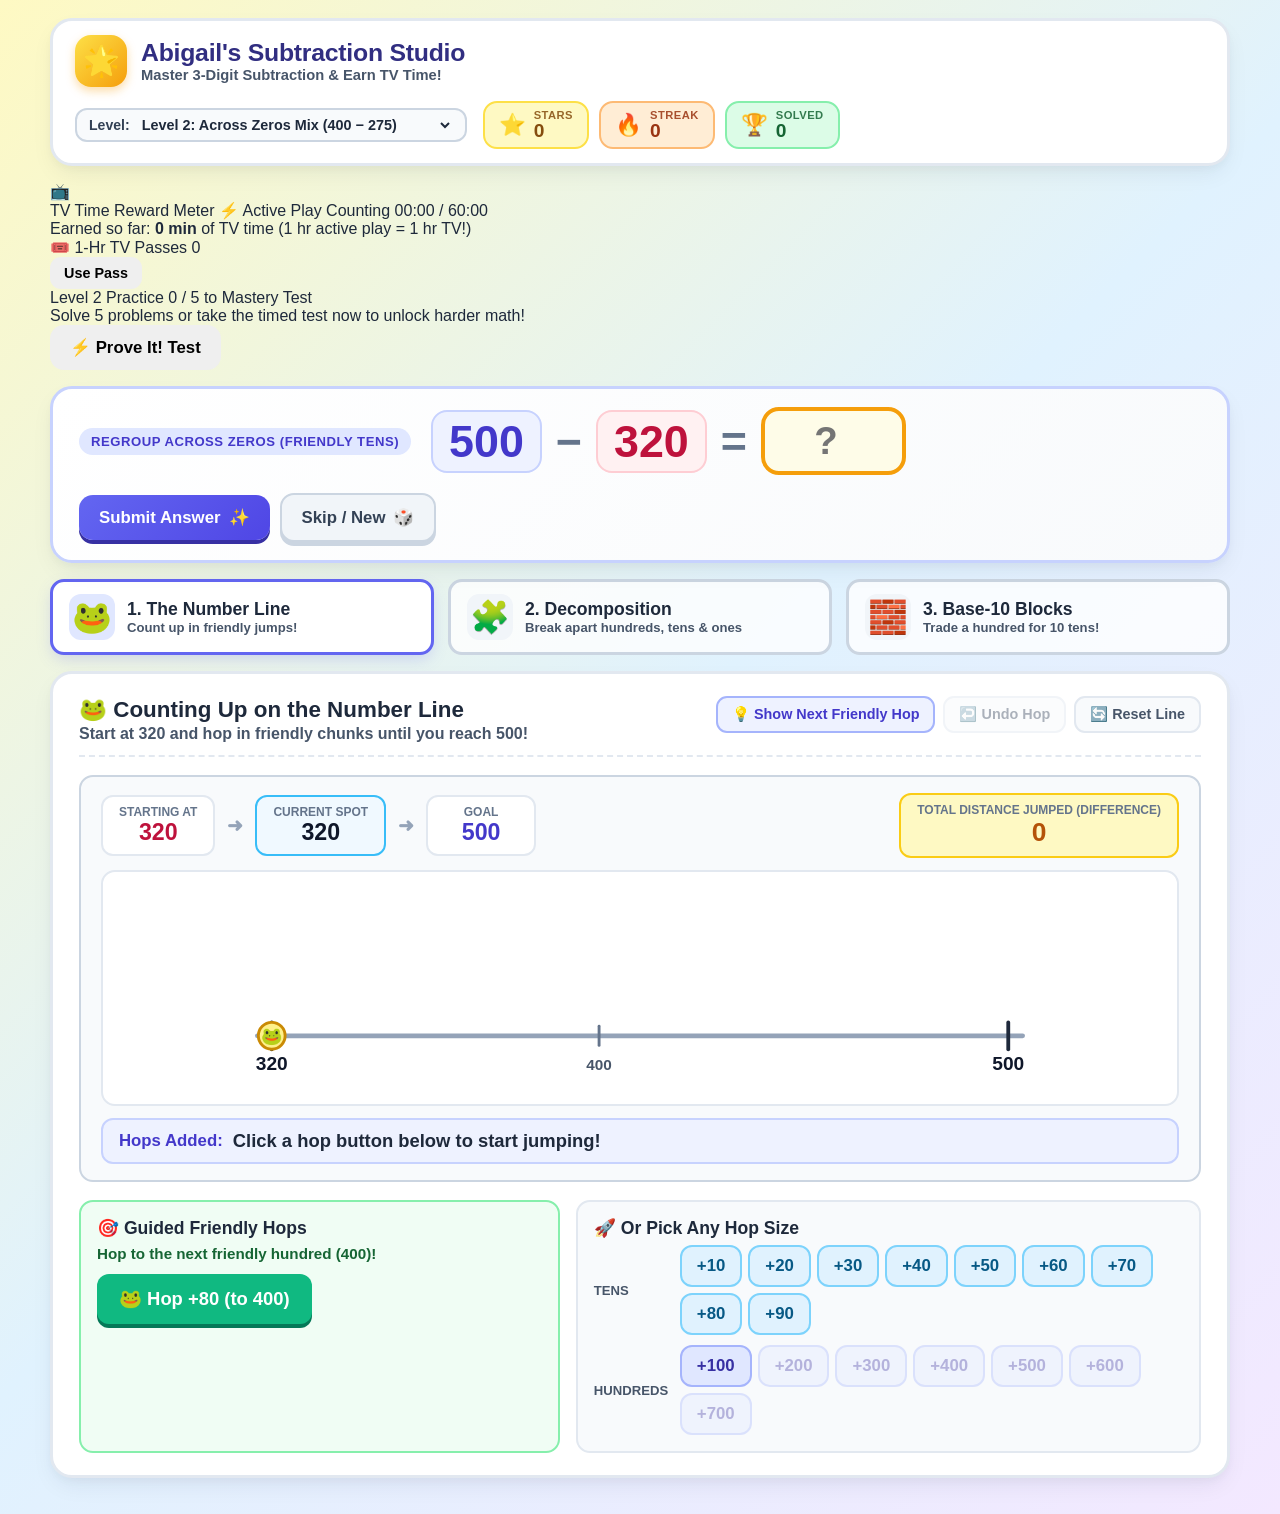
==== commit 1bea8fc4: "Update title and subtitles for clarity and engagement" ====
--- a/index.html
+++ b/index.html
@@ -3,7 +3,7 @@
 <head>
   <meta charset="UTF-8" />
   <meta name="viewport" content="width=device-width, initial-scale=1.0" />
-  <title>Abigail's Subtraction Adventure — Regrouping Across Zeros</title>
+  <title>Abigail's Subtraction Adventure — Regrouping &amp; Mastery</title>
   <link rel="preconnect" href="https://fonts.googleapis.com">
   <link rel="preconnect" href="https://fonts.gstatic.com" crossorigin>
   <link href="https://fonts.googleapis.com/css2?family=Fredoka:wght@400;500;600;700&family=Nunito:wght@600;700;800&display=swap" rel="stylesheet">
@@ -19,17 +19,17 @@
         <div class="avatar-badge" aria-hidden="true">🌟</div>
         <div>
           <h1>Abigail's Subtraction Studio</h1>
-          <p class="subtitle">Master 3-Digit Subtraction Across Zeros!</p>
+          <p class="subtitle">Master 3-Digit Subtraction &amp; Earn TV Time!</p>
         </div>
       </div>
 
       <div class="controls-and-stats">
-        <div class="mode-selector" role="group" aria-label="Problem Type">
-          <label for="difficulty-select" class="mode-label">Mode:</label>
+        <div class="mode-selector" role="group" aria-label="Skill Level">
+          <label for="difficulty-select" class="mode-label">Level:</label>
           <select id="difficulty-select" class="mode-dropdown">
-            <option value="mixed" selected>Mixed (e.g., 500 − 320 &amp; 400 − 275)</option>
-            <option value="tens">Friendly Tens (e.g., 500 − 320)</option>
-            <option value="ones">Hundreds, Tens &amp; Ones (e.g., 400 − 275)</option>
+            <option value="level1">Level 1: Friendly Tens (500 − 320)</option>
+            <option value="level2" selected>Level 2: Across Zeros Mix (400 − 275)</option>
+            <option value="level3">Level 3: Full 3-Digit Regrouping (542 − 388)</option>
           </select>
         </div>
 
@@ -59,8 +59,94 @@
       </div>
     </header>
 
+    <!-- TV Reward & Mastery Progress Strip -->
+    <section class="reward-and-mastery-bar" aria-label="TV Time Reward and Mastery Progress">
+      <!-- Left: Active Playtime -> TV Time Tracker -->
+      <div class="tv-reward-card">
+        <div class="tv-icon-wrap">
+          <span class="tv-emoji">📺</span>
+          <span id="activity-status-dot" class="activity-dot active" title="Active Play Timer Running"></span>
+        </div>
+
+        <div class="tv-progress-info">
+          <div class="tv-title-row">
+            <span class="tv-title">TV Time Reward Meter</span>
+            <span id="activity-status-label" class="activity-badge active">⚡ Active Play Counting</span>
+            <span id="tv-time-readout" class="tv-readout">00:00 / 60:00</span>
+          </div>
+          <div class="tv-progress-track" role="progressbar" aria-valuemin="0" aria-valuemax="3600" id="tv-progressbar">
+            <div id="tv-progress-fill" class="tv-progress-fill" style="width: 0%"></div>
+          </div>
+          <div class="tv-sub-row">
+            <span id="tv-earned-summary">Earned so far: <strong>0 min</strong> of TV time (1 hr active play = 1 hr TV!)</span>
+          </div>
+        </div>
+
+        <div class="tv-tickets-box">
+          <div class="ticket-count-wrap" title="Full 1-Hour TV Passes Earned">
+            <span class="ticket-label">🎟️ 1-Hr TV Passes</span>
+            <span id="tv-tickets-count" class="ticket-num">0</span>
+          </div>
+          <button id="redeem-tv-btn" class="btn btn-sm btn-tv-redeem" title="Parent button to redeem a 1-hour TV pass">
+            Use Pass
+          </button>
+        </div>
+      </div>
+
+      <!-- Right: Mastery Progress & "Prove It!" Test Trigger -->
+      <div class="mastery-Trigger-card" id="mastery-card">
+        <div class="mastery-info">
+          <div class="mastery-top-row">
+            <span class="mastery-badge" id="current-level-badge">Level 2 Practice</span>
+            <span class="mastery- readiness" id="mastery-progress-text">0 / 5 to Mastery Test</span>
+          </div>
+          <div class="mastery-dots" id="mastery-dots">
+            <span class="m-dot"></span>
+            <span class="m-dot"></span>
+            <span class="m-dot"></span>
+            <span class="m-dot"></span>
+            <span class="m-dot"></span>
+          </div>
+          <p class="mastery-desc" id="mastery-desc">
+            Solve 5 problems or take the timed test now to unlock harder math!
+          </p>
+        </div>
+        <button id="start-test-btn" class="btn btn-test-trigger">
+          ⚡ Prove It! Test
+        </button>
+      </div>
+    </section>
+
+    <!-- Mastery Test Active Banner (Only visible during Timed Test Mode) -->
+    <section id="test-mode-banner" class="test-mode-banner hidden" aria-live="polite">
+      <div class="test-banner-left">
+        <span class="test-trophy-icon">⏱️</span>
+        <div>
+          <h2 id="test-banner-title">Mastery Test — Question 1 of 5</h2>
+          <p id="test-banner-subtitle">No hints or visual tools! Answer before the timer runs out to level up!</p>
+        </div>
+      </div>
+
+      <div class="test-timer-wrap">
+        <div class="test-timer-top">
+          <span>Time Left:</span>
+          <strong id="test-timer-seconds">45s</strong>
+        </div>
+        <div class="test-timer-bar-bg">
+          <div id="test-timer-bar-fill" class="test-timer-bar-fill" style="width: 100%"></div>
+        </div>
+      </div>
+
+      <div class="test-score-Tracker">
+        <span>Test Score:</span>
+        <strong id="test-score-display">0 / 0</strong>
+      </div>
+
+      <button id="cancel-test-btn" class="btn btn-ghost btn-sm">Exit Test</button>
+    </section>
+
     <!-- Main Equation Hero Card -->
-    <section class="equation-card" aria-label="Current Math Problem">
+    <section class="equation-card" id="equation-card" aria-label="Current Math Problem">
       <div class="equation-left">
         <span class="problem-badge" id="problem-tag">Regroup Across Zeros</span>
         <div class="equation-display">
@@ -85,13 +171,13 @@
 
       <div class="equation-actions">
         <button id="check-answer-btn" class="btn btn-primary">
-          <span>Check Answer</span> ✨
+          <span>Submit Answer</span> ✨
         </button>
         <button id="use-helper-answer-btn" class="btn btn-accent hidden" title="Copy workspace answer into box">
           <span>Fill Answer</span> ⬆️
         </button>
         <button id="new-problem-btn" class="btn btn-secondary">
-          <span>New Problem</span> 🎲
+          <span>Skip / New</span> 🎲
         </button>
       </div>
 
@@ -106,8 +192,20 @@
       </div>
     </section>
 
+    <!-- Locked Overlay Shown During Mastery Test Instead of Visual Tools -->
+    <section id="test-locked-workspace" class="test-locked-workspace hidden">
+      <div class="locked-card">
+        <div class="locked-icon">🔒🧠</div>
+        <h3>Visual Helpers Locked During Mastery Test!</h3>
+        <p>
+          You've got this, Abigail! Picture the <strong>Number Line jumps</strong>, <strong>Place-Value Decomposition</strong>, or <strong>Regrouping Blocks</strong> in your head (or on scratch paper) and type your answer above!
+        </p>
+        <div class="test-progress-pills" id="test-question-pills"></div>
+      </div>
+    </section>
+
     <!-- Strategy Switcher Tabs -->
-    <nav class="strategy-tabs" aria-label="Choose a visual solving strategy">
+    <nav id="strategy-tabs-nav" class="strategy-tabs" aria-label="Choose a visual solving strategy">
       <button class="strategy-tab active" data-tab="number-line" id="tab-btn-number-line">
         <span class="tab-emoji">🐸</span>
         <div class="tab-text">
@@ -134,7 +232,7 @@
     </nav>
 
     <!-- Strategy Workspaces -->
-    <main class="workspace-container">
+    <main id="workspace-main" class="workspace-container">
       <!-- ==================== TAB 1: THE NUMBER LINE ==================== -->
       <section id="panel-number-line" class="strategy-panel active" aria-labelledby="tab-btn-number-line">
         <div class="panel-header">
@@ -219,7 +317,7 @@
           <div>
             <h2>🧩 Decomposition (Break Apart to Subtract)</h2>
             <p class="panel-subtitle">
-              Instead of borrowing across zeros, break <strong id="decomp-sub-label">320</strong> into easy place-value pieces and subtract one piece at a time!
+              Break <strong id="decomp-sub-label">320</strong> into easy place-value pieces and subtract one piece at a time!
             </p>
           </div>
           <div class="panel-header-actions">
@@ -261,7 +359,7 @@
       <section id="panel-base10" class="strategy-panel" aria-labelledby="tab-btn-base10">
         <div class="panel-header">
           <div>
-            <h2>🧱 Base-10 Blocks (Regrouping Across Zeros)</h2>
+            <h2>🧱 Base-10 Blocks (Regrouping &amp; Trading)</h2>
             <p id="b10-instruction" class="panel-subtitle">
               We start with <strong id="b10-start-label">500</strong>. Trade 1 Hundred flat for 10 Ten rods so you have enough blocks to cross out <strong id="b10-sub-label">320</strong>!
             </p>
--- a/styles.css
+++ b/styles.css
@@ -0,0 +1,1259 @@
+:root {
+  --bg-gradient: linear-gradient(135deg, #fef9c3 0%, #e0f2fe 50%, #f3e8ff 100%);
+  --card-bg: #ffffff;
+  --text-main: #1e293b;
+  --text-muted: #475569;
+
+  /* Vibrant Accents */
+  --primary: #6366f1;
+  --primary-hover: #4f46e5;
+  --secondary: #f59e0b;
+  --secondary-hover: #d97706;
+  --accent-mint: #10b981;
+  --accent-coral: #f43f5e;
+  --accent-sky: #0ea5e9;
+  --accent-purple: #8b5cf6;
+
+  /* Place Value Colors */
+  --hundreds-color: #6366f1;
+  --hundreds-light: #e0e7ff;
+  --tens-color: #0ea5e9;
+  --tens-light: #e0f2fe;
+  --ones-color: #10b981;
+  --ones-light: #d1fae5;
+
+  --border-radius-lg: 22px;
+  --border-radius-md: 14px;
+  --border-radius-sm: 10px;
+  --shadow-card: 0 10px 25px -5px rgba(30, 41, 59, 0.08), 0 4px 10px -2px rgba(30, 41, 59, 0.04);
+  --shadow-pop: 0 6px 0 rgba(30, 41, 59, 0.12);
+}
+
+* {
+  box-sizing: border-box;
+  margin: 0;
+  padding: 0;
+}
+
+body {
+  font-family: 'Nunito', -apple-system, BlinkMacSystemFont, 'Segoe UI', Roboto, sans-serif;
+  background: var(--bg-gradient);
+  color: var(--text-main);
+  min-height: 100vh;
+  padding: 18px 20px 36px;
+  overflow-x: hidden;
+}
+
+h1, h2, h3, h4, .eq-number, .tab-title, .btn, .stat-num {
+  font-family: 'Fredoka', 'Nunito', sans-serif;
+}
+
+#confetti-canvas {
+  position: fixed;
+  inset: 0;
+  width: 100%;
+  height: 100%;
+  pointer-events: none;
+  z-index: 999;
+}
+
+.app-shell {
+  max-width: 1180px;
+  margin: 0 auto;
+  display: flex;
+  flex-direction: column;
+  gap: 16px;
+}
+
+/* ================= TOP HEADER ================= */
+.top-bar {
+  background: var(--card-bg);
+  border-radius: var(--border-radius-lg);
+  padding: 14px 22px;
+  box-shadow: var(--shadow-card);
+  display: flex;
+  align-items: center;
+  justify-content: space-between;
+  flex-wrap: wrap;
+  gap: 14px;
+  border: 3px solid #e2e8f0;
+}
+
+.brand {
+  display: flex;
+  align-items: center;
+  gap: 14px;
+}
+
+.avatar-badge {
+  width: 52px;
+  height: 52px;
+  border-radius: 16px;
+  background: linear-gradient(135deg, #fde047, #f59e0b);
+  display: flex;
+  align-items: center;
+  justify-content: center;
+  font-size: 1.85rem;
+  box-shadow: 0 4px 10px rgba(245, 158, 11, 0.35);
+}
+
+.brand h1 {
+  font-size: 1.55rem;
+  color: #312e81;
+  letter-spacing: -0.01em;
+}
+
+.subtitle {
+  font-size: 0.92rem;
+  color: var(--text-muted);
+  font-weight: 700;
+}
+
+.controls-and-stats {
+  display: flex;
+  align-items: center;
+  gap: 16px;
+  flex-wrap: wrap;
+}
+
+.mode-selector {
+  display: flex;
+  align-items: center;
+  gap: 8px;
+  background: #f8fafc;
+  padding: 6px 12px;
+  border-radius: 12px;
+  border: 2px solid #cbd5e1;
+}
+
+.mode-label {
+  font-weight: 800;
+  font-size: 0.88rem;
+  color: #334155;
+}
+
+.mode-dropdown {
+  font-family: 'Nunito', sans-serif;
+  font-weight: 700;
+  font-size: 0.9rem;
+  color: #1e293b;
+  background: transparent;
+  border: none;
+  outline: none;
+  cursor: pointer;
+}
+
+.stats-pills {
+  display: flex;
+  gap: 10px;
+}
+
+.stat-pill {
+  display: flex;
+  align-items: center;
+  gap: 8px;
+  padding: 6px 14px;
+  border-radius: 14px;
+  font-weight: 700;
+  border: 2px solid transparent;
+}
+
+.score-pill {
+  background: #fef9c3;
+  border-color: #fde047;
+  color: #854d0e;
+}
+
+.streak-pill {
+  background: #ffedd5;
+  border-color: #fdba74;
+  color: #9a3412;
+}
+
+.solved-pill {
+  background: #dcfce7;
+  border-color: #86efac;
+  color: #166534;
+}
+
+.stat-icon {
+  font-size: 1.35rem;
+}
+
+.stat-label {
+  display: block;
+  font-size: 0.7rem;
+  text-transform: uppercase;
+  letter-spacing: 0.04em;
+  opacity: 0.85;
+}
+
+.stat-num {
+  font-size: 1.2rem;
+  font-weight: 700;
+  line-height: 1;
+}
+
+/* ================= EQUATION HERO CARD ================= */
+.equation-card {
+  background: linear-gradient(135deg, #ffffff 0%, #f8fafc 100%);
+  border-radius: var(--border-radius-lg);
+  padding: 18px 26px;
+  box-shadow: var(--shadow-card);
+  border: 3px solid #c7d2fe;
+  display: flex;
+  align-items: center;
+  justify-content: space-between;
+  flex-wrap: wrap;
+  gap: 18px;
+  position: relative;
+}
+
+.equation-left {
+  display: flex;
+  align-items: center;
+  gap: 20px;
+  flex-wrap: wrap;
+}
+
+.problem-badge {
+  background: #e0e7ff;
+  color: #4338ca;
+  font-weight: 800;
+  font-size: 0.82rem;
+  padding: 6px 12px;
+  border-radius: 999px;
+  text-transform: uppercase;
+  letter-spacing: 0.04em;
+}
+
+.equation-display {
+  display: flex;
+  align-items: center;
+  gap: 14px;
+  font-size: 2.8rem;
+  font-weight: 700;
+}
+
+.eq-number {
+  padding: 4px 16px;
+  border-radius: 16px;
+}
+
+.minuend-color {
+  background: #eef2ff;
+  color: #4338ca;
+  border: 2px solid #c7d2fe;
+}
+
+.subtrahend-color {
+  background: #fff1f2;
+  color: #be123c;
+  border: 2px solid #fecdd3;
+}
+
+.eq-operator {
+  color: #64748b;
+  font-weight: 700;
+}
+
+.final-answer-input {
+  width: 145px;
+  height: 68px;
+  font-family: 'Fredoka', sans-serif;
+  font-size: 2.4rem;
+  font-weight: 700;
+  text-align: center;
+  color: #0f172a;
+  background: #fefce8;
+  border: 4px solid #f59e0b;
+  border-radius: 18px;
+  outline: none;
+  transition: transform 0.15s ease, box-shadow 0.15s ease, border-color 0.15s ease;
+}
+
+.final-answer-input:focus {
+  transform: scale(1.03);
+  border-color: #6366f1;
+  box-shadow: 0 0 0 5px rgba(99, 102, 241, 0.2);
+}
+
+.final-answer-input.correct-flash {
+  background: #dcfce7;
+  border-color: #10b981;
+  color: #065f46;
+}
+
+.final-answer-input.wrong-shake {
+  animation: shake 0.4s ease;
+  border-color: #f43f5e;
+  background: #ffe4e6;
+}
+
+@keyframes shake {
+  0%, 100% { transform: translateX(0); }
+  25% { transform: translateX(-8px); }
+  50% { transform: translateX(8px); }
+  75% { transform: translateX(-5px); }
+}
+
+.equation-actions {
+  display: flex;
+  align-items: center;
+  gap: 10px;
+  flex-wrap: wrap;
+}
+
+/* ================= BUTTONS ================= */
+.btn {
+  display: inline-flex;
+  align-items: center;
+  justify-content: center;
+  gap: 8px;
+  font-size: 1.05rem;
+  font-weight: 600;
+  padding: 12px 20px;
+  border-radius: 14px;
+  border: none;
+  cursor: pointer;
+  transition: transform 0.12s ease, box-shadow 0.12s ease, background 0.15s ease;
+  user-select: none;
+}
+
+.btn:active:not(:disabled) {
+  transform: translateY(2px);
+}
+
+.btn:disabled {
+  opacity: 0.45;
+  cursor: not-allowed;
+}
+
+.btn-primary {
+  background: linear-gradient(135deg, #6366f1, #4f46e5);
+  color: #ffffff;
+  box-shadow: 0 4px 0 #3730a3;
+}
+
+.btn-primary:hover:not(:disabled) {
+  background: linear-gradient(135deg, #4f46e5, #4338ca);
+}
+
+.btn-secondary {
+  background: #f1f5f9;
+  color: #334155;
+  border: 2px solid #cbd5e1;
+  box-shadow: 0 4px 0 #cbd5e1;
+}
+
+.btn-secondary:hover:not(:disabled) {
+  background: #e2e8f0;
+}
+
+.btn-accent {
+  background: linear-gradient(135deg, #10b981, #059669);
+  color: #ffffff;
+  box-shadow: 0 4px 0 #047857;
+}
+
+.btn-outline {
+  background: #eef2ff;
+  color: #4338ca;
+  border: 2px solid #a5b4fc;
+}
+
+.btn-outline:hover:not(:disabled) {
+  background: #e0e7ff;
+}
+
+.btn-ghost {
+  background: #f8fafc;
+  color: #475569;
+  border: 2px solid #e2e8f0;
+}
+
+.btn-ghost:hover:not(:disabled) {
+  background: #f1f5f9;
+}
+
+.btn-sm {
+  font-size: 0.9rem;
+  padding: 8px 14px;
+  border-radius: 11px;
+}
+
+.btn-win {
+  background: #10b981;
+  color: white;
+  box-shadow: 0 3px 0 #047857;
+}
+
+.hidden {
+  display: none !important;
+}
+
+/* ================= FEEDBACK BANNER ================= */
+.feedback-banner {
+  width: 100%;
+  margin-top: 6px;
+  padding: 12px 18px;
+  border-radius: 14px;
+  display: flex;
+  align-items: center;
+  gap: 14px;
+  animation: popIn 0.25s ease;
+}
+
+@keyframes popIn {
+  from { opacity: 0; transform: translateY(-6px) scale(0.98); }
+  to { opacity: 1; transform: translateY(0) scale(1); }
+}
+
+.feedback-banner.success {
+  background: #dcfce7;
+  border: 2px solid #4ade80;
+  color: #14532d;
+}
+
+.feedback-banner.hint {
+  background: #fef3c7;
+  border: 2px solid #fbbf24;
+  color: #78350f;
+}
+
+.feedback-icon {
+  font-size: 1.8rem;
+}
+
+.feedback-text-wrap {
+  flex: 1;
+}
+
+.feedback-text-wrap strong {
+  font-size: 1.1rem;
+  display: block;
+}
+
+.feedback-text-wrap p {
+  font-size: 0.95rem;
+  font-weight: 700;
+}
+
+/* ================= STRATEGY TABS ================= */
+.strategy-tabs {
+  display: grid;
+  grid-template-columns: repeat(3, 1fr);
+  gap: 14px;
+}
+
+.strategy-tab {
+  background: rgba(255, 255, 255, 0.8);
+  border: 3px solid #cbd5e1;
+  border-radius: var(--border-radius-md);
+  padding: 12px 16px;
+  display: flex;
+  align-items: center;
+  gap: 12px;
+  cursor: pointer;
+  text-align: left;
+  transition: all 0.18s ease;
+}
+
+.strategy-tab:hover {
+  background: #ffffff;
+  transform: translateY(-2px);
+}
+
+.strategy-tab.active {
+  background: #ffffff;
+  border-color: #6366f1;
+  box-shadow: 0 6px 16px -3px rgba(99, 102, 241, 0.25);
+}
+
+.tab-emoji {
+  font-size: 2rem;
+  width: 46px;
+  height: 46px;
+  background: #f1f5f9;
+  border-radius: 12px;
+  display: flex;
+  align-items: center;
+  justify-content: center;
+  flex-shrink: 0;
+}
+
+.strategy-tab.active .tab-emoji {
+  background: #e0e7ff;
+}
+
+.tab-title {
+  display: block;
+  font-size: 1.1rem;
+  font-weight: 700;
+  color: #1e293b;
+}
+
+.tab-desc {
+  display: block;
+  font-size: 0.82rem;
+  color: var(--text-muted);
+  font-weight: 700;
+}
+
+/* ================= WORKSPACE PANELS ================= */
+.workspace-container {
+  background: var(--card-bg);
+  border-radius: var(--border-radius-lg);
+  padding: 22px 26px;
+  box-shadow: var(--shadow-card);
+  border: 3px solid #e2e8f0;
+  min-height: 430px;
+}
+
+.strategy-panel {
+  display: none;
+  flex-direction: column;
+  gap: 18px;
+}
+
+.strategy-panel.active {
+  display: flex;
+  animation: fadeIn 0.2s ease;
+}
+
+@keyframes fadeIn {
+  from { opacity: 0; }
+  to { opacity: 1; }
+}
+
+.panel-header {
+  display: flex;
+  align-items: flex-start;
+  justify-content: space-between;
+  flex-wrap: wrap;
+  gap: 12px;
+  padding-bottom: 12px;
+  border-bottom: 2px dashed #e2e8f0;
+}
+
+.panel-header h2 {
+  font-size: 1.4rem;
+  color: #1e293b;
+}
+
+.panel-subtitle {
+  font-size: 1rem;
+  color: var(--text-muted);
+  font-weight: 700;
+  margin-top: 2px;
+}
+
+.panel-header-actions {
+  display: flex;
+  gap: 8px;
+  flex-wrap: wrap;
+}
+
+/* ================= TAB 1: NUMBER LINE ================= */
+.nl-stage-card {
+  background: #f8fafc;
+  border: 2px solid #cbd5e1;
+  border-radius: var(--border-radius-md);
+  padding: 16px 20px;
+  display: flex;
+  flex-direction: column;
+  gap: 12px;
+}
+
+.nl-status-strip {
+  display: flex;
+  align-items: center;
+  justify-content: center;
+  flex-wrap: wrap;
+  gap: 12px;
+}
+
+.nl-stat-box {
+  background: #ffffff;
+  border: 2px solid #e2e8f0;
+  border-radius: 12px;
+  padding: 8px 16px;
+  text-align: center;
+  min-width: 110px;
+}
+
+.current-pos-box {
+  border-color: #38bdf8;
+  background: #f0f9ff;
+}
+
+.total-distance-box {
+  margin-left: auto;
+  background: #fef9c3;
+  border-color: #facc15;
+  min-width: 220px;
+}
+
+.nl-stat-label {
+  display: block;
+  font-size: 0.75rem;
+  font-weight: 800;
+  text-transform: uppercase;
+  color: #64748b;
+}
+
+.nl-stat-val {
+  font-family: 'Fredoka', sans-serif;
+  font-size: 1.45rem;
+  font-weight: 700;
+  color: #0f172a;
+}
+
+.subtrahend-text { color: #be123c; }
+.minuend-text { color: #4338ca; }
+.highlight-distance { color: #b45309; font-size: 1.65rem; }
+
+.nl-stat-arrow {
+  color: #94a3b8;
+  font-weight: 800;
+  font-size: 1.2rem;
+}
+
+.nl-svg-wrapper {
+  width: 100%;
+  background: #ffffff;
+  border-radius: 14px;
+  border: 2px solid #e2e8f0;
+  padding: 6px 10px;
+  overflow: hidden;
+}
+
+#number-line-svg {
+  width: 100%;
+  height: 220px;
+  display: block;
+}
+
+.nl-jumps-summary {
+  background: #eef2ff;
+  border: 2px solid #c7d2fe;
+  border-radius: 12px;
+  padding: 10px 16px;
+  display: flex;
+  align-items: center;
+  gap: 10px;
+  font-size: 1.05rem;
+  font-weight: 800;
+}
+
+.jumps-label {
+  color: #4338ca;
+}
+
+.jumps-equation {
+  font-family: 'Fredoka', sans-serif;
+  color: #1e293b;
+  font-size: 1.15rem;
+}
+
+.nl-controls-grid {
+  display: grid;
+  grid-template-columns: 1fr 1.3fr;
+  gap: 16px;
+}
+
+.nl-recommended-card, .nl-custom-hops-card {
+  background: #f8fafc;
+  border: 2px solid #e2e8f0;
+  border-radius: var(--border-radius-md);
+  padding: 16px;
+}
+
+.nl-recommended-card {
+  background: #f0fdf4;
+  border-color: #86efac;
+}
+
+.nl-recommended-card h3, .nl-custom-hops-card h3 {
+  font-size: 1.1rem;
+  margin-bottom: 6px;
+}
+
+.guide-prompt {
+  font-size: 0.95rem;
+  font-weight: 700;
+  color: #166534;
+  margin-bottom: 12px;
+}
+
+.smart-hop-buttons {
+  display: flex;
+  flex-wrap: wrap;
+  gap: 10px;
+}
+
+.hop-btn {
+  font-family: 'Fredoka', sans-serif;
+  font-size: 1.05rem;
+  font-weight: 600;
+  padding: 9px 15px;
+  border-radius: 12px;
+  border: 2px solid transparent;
+  cursor: pointer;
+  transition: transform 0.1s ease, filter 0.15s ease;
+}
+
+.hop-btn:hover:not(:disabled) {
+  transform: translateY(-2px);
+  filter: brightness(0.96);
+}
+
+.hop-btn:disabled {
+  opacity: 0.35;
+  cursor: not-allowed;
+}
+
+.hop-btn-smart {
+  background: #10b981;
+  color: white;
+  font-size: 1.15rem;
+  padding: 12px 20px;
+  box-shadow: 0 4px 0 #047857;
+}
+
+.hop-btn-ones {
+  background: #d1fae5;
+  color: #065f46;
+  border-color: #6ee7b7;
+}
+
+.hop-btn-tens {
+  background: #e0f2fe;
+  color: #075985;
+  border-color: #7dd3fc;
+}
+
+.hop-btn-hundreds {
+  background: #e0e7ff;
+  color: #3730a3;
+  border-color: #a5b4fc;
+}
+
+.hop-groups {
+  display: flex;
+  flex-direction: column;
+  gap: 10px;
+}
+
+.hop-group {
+  display: flex;
+  align-items: center;
+  gap: 10px;
+  flex-wrap: wrap;
+}
+
+.hop-group-title {
+  font-size: 0.82rem;
+  font-weight: 800;
+  text-transform: uppercase;
+  width: 76px;
+  color: #475569;
+}
+
+.hop-btn-row {
+  display: flex;
+  flex-wrap: wrap;
+  gap: 6px;
+  flex: 1;
+}
+
+/* ================= TAB 2: DECOMPOSITION ================= */
+.decomp-layout {
+  display: grid;
+  grid-template-columns: 1fr 1.35fr;
+  gap: 20px;
+}
+
+.decomp-tree-card, .decomp-steps-column {
+  background: #f8fafc;
+  border: 2px solid #e2e8f0;
+  border-radius: var(--border-radius-md);
+  padding: 18px;
+}
+
+.decomp-tree-card h3, .decomp-steps-column h3 {
+  font-size: 1.15rem;
+  margin-bottom: 14px;
+  color: #1e293b;
+}
+
+.number-bond-diagram {
+  display: flex;
+  flex-direction: column;
+  align-items: center;
+  padding: 10px 0 18px;
+}
+
+.bond-top-node {
+  background: #fff1f2;
+  color: #be123c;
+  border: 3px solid #fda4af;
+  font-family: 'Fredoka', sans-serif;
+  font-size: 2rem;
+  font-weight: 700;
+  padding: 8px 26px;
+  border-radius: 999px;
+  box-shadow: 0 4px 10px rgba(244, 63, 94, 0.15);
+}
+
+.bond-lines-svg {
+  width: 260px;
+  height: 52px;
+}
+
+.bond-parts-row {
+  display: flex;
+  justify-content: center;
+  gap: 16px;
+  width: 100%;
+}
+
+.bond-part-pill {
+  min-width: 82px;
+  text-align: center;
+  padding: 10px 14px;
+  border-radius: 16px;
+  font-family: 'Fredoka', sans-serif;
+  font-size: 1.45rem;
+  font-weight: 700;
+  border: 3px solid transparent;
+}
+
+.bond-part-pill span {
+  display: block;
+  font-family: 'Nunito', sans-serif;
+  font-size: 0.75rem;
+  text-transform: uppercase;
+  font-weight: 800;
+  margin-top: 2px;
+}
+
+.part-hundreds {
+  background: var(--hundreds-light);
+  color: #3730a3;
+  border-color: #818cf8;
+}
+
+.part-tens {
+  background: var(--tens-light);
+  color: #0369a1;
+  border-color: #38bdf8;
+}
+
+.part-ones {
+  background: var(--ones-light);
+  color: #047857;
+  border-color: #34d399;
+}
+
+.decomp-bar-visualizer {
+  margin-top: 14px;
+  background: #ffffff;
+  border: 2px solid #e2e8f0;
+  border-radius: 12px;
+  padding: 12px;
+}
+
+.decomp-bar-visualizer h4 {
+  font-size: 0.85rem;
+  text-transform: uppercase;
+  color: #64748b;
+  margin-bottom: 8px;
+}
+
+.bar-whole {
+  background: #e0e7ff;
+  color: #3730a3;
+  font-family: 'Fredoka', sans-serif;
+  font-weight: 700;
+  text-align: center;
+  padding: 6px;
+  border-radius: 8px;
+  margin-bottom: 6px;
+  font-size: 1rem;
+}
+
+.bar-segments {
+  display: flex;
+  height: 36px;
+  border-radius: 8px;
+  overflow: hidden;
+  border: 2px solid #cbd5e1;
+  font-family: 'Fredoka', sans-serif;
+  font-size: 0.9rem;
+  font-weight: 600;
+}
+
+.bar-seg {
+  display: flex;
+  align-items: center;
+  justify-content: center;
+  color: white;
+  transition: width 0.3s ease;
+  white-space: nowrap;
+  overflow: hidden;
+}
+
+.decomp-steps-list {
+  display: flex;
+  flex-direction: column;
+  gap: 12px;
+}
+
+.decomp-step-card {
+  background: #ffffff;
+  border: 2px solid #cbd5e1;
+  border-radius: 14px;
+  padding: 14px 16px;
+  display: flex;
+  align-items: center;
+  justify-content: space-between;
+  flex-wrap: wrap;
+  gap: 12px;
+  transition: all 0.2s ease;
+}
+
+.decomp-step-card.step-locked {
+  opacity: 0.55;
+  background: #f1f5f9;
+}
+
+.decomp-step-card.step-done {
+  border-color: #4ade80;
+  background: #f0fdf4;
+}
+
+.step-badge {
+  font-size: 0.8rem;
+  font-weight: 800;
+  text-transform: uppercase;
+  padding: 4px 10px;
+  border-radius: 999px;
+}
+
+.step-eq-row {
+  display: flex;
+  align-items: center;
+  gap: 10px;
+  font-family: 'Fredoka', sans-serif;
+  font-size: 1.55rem;
+  font-weight: 700;
+}
+
+.step-input {
+  width: 96px;
+  height: 46px;
+  font-family: 'Fredoka', sans-serif;
+  font-size: 1.45rem;
+  font-weight: 700;
+  text-align: center;
+  border: 3px solid #94a3b8;
+  border-radius: 10px;
+  background: #fefce8;
+  outline: none;
+}
+
+.step-input:focus {
+  border-color: #6366f1;
+}
+
+.step-input.input-correct {
+  background: #dcfce7;
+  border-color: #10b981;
+  color: #065f46;
+}
+
+.step-quick-btn {
+  font-size: 0.85rem;
+  padding: 6px 12px;
+  border-radius: 9px;
+  background: #e0e7ff;
+  color: #3730a3;
+  border: none;
+  font-weight: 700;
+  cursor: pointer;
+}
+
+/* ================= TAB 3: BASE-10 BLOCKS ================= */
+.b10-dashboard {
+  display: flex;
+  align-items: center;
+  justify-content: space-between;
+  flex-wrap: wrap;
+  gap: 14px;
+  background: #f8fafc;
+  border: 2px solid #cbd5e1;
+  border-radius: var(--border-radius-md);
+  padding: 14px 18px;
+}
+
+.b10-trade-controls {
+  display: flex;
+  gap: 10px;
+  flex-wrap: wrap;
+}
+
+.btn-trade-hundred {
+  background: linear-gradient(135deg, #6366f1, #4f46e5);
+  color: white;
+  box-shadow: 0 4px 0 #3730a3;
+}
+
+.btn-trade-ten {
+  background: linear-gradient(135deg, #0ea5e9, #0284c7);
+  color: white;
+  box-shadow: 0 4px 0 #0369a1;
+}
+
+.b10-checklist {
+  display: flex;
+  gap: 10px;
+  flex-wrap: wrap;
+}
+
+.check-pill {
+  padding: 8px 14px;
+  border-radius: 12px;
+  font-size: 0.92rem;
+  font-weight: 800;
+  background: #ffffff;
+  border: 2px solid #cbd5e1;
+  display: flex;
+  align-items: center;
+  gap: 6px;
+}
+
+.check-pill.done {
+  background: #dcfce7;
+  border-color: #4ade80;
+  color: #166534;
+}
+
+.check-pill.over {
+  background: #ffe4e6;
+  border-color: #f43f5e;
+  color: #9f1239;
+}
+
+.b10-remaining-box {
+  background: #fef9c3;
+  border: 2px solid #facc15;
+  border-radius: 12px;
+  padding: 6px 16px;
+  text-align: center;
+}
+
+.rem-label {
+  display: block;
+  font-size: 0.72rem;
+  font-weight: 800;
+  text-transform: uppercase;
+  color: #854d0e;
+}
+
+.rem-value {
+  font-family: 'Fredoka', sans-serif;
+  font-size: 1.55rem;
+  font-weight: 700;
+  color: #713f12;
+}
+
+.place-value-mat {
+  display: grid;
+  grid-template-columns: 1.3fr 1.1fr 0.8fr;
+  gap: 16px;
+}
+
+.pv-column {
+  background: #f8fafc;
+  border: 3px solid #cbd5e1;
+  border-radius: var(--border-radius-md);
+  padding: 14px;
+  display: flex;
+  flex-direction: column;
+  gap: 12px;
+  min-height: 270px;
+}
+
+.pv-hundreds { border-color: #a5b4fc; background: #f5f7ff; }
+.pv-tens { border-color: #7dd3fc; background: #f0f9ff; }
+.pv-ones { border-color: #6ee7b7; background: #f0fdf4; }
+
+.pv-col-header {
+  display: flex;
+  align-items: flex-start;
+  justify-content: space-between;
+  gap: 8px;
+  padding-bottom: 8px;
+  border-bottom: 2px solid rgba(148, 163, 184, 0.25);
+}
+
+.pv-col-header h3 {
+  font-size: 1.15rem;
+}
+
+.pv-col-hint {
+  display: block;
+  font-size: 0.82rem;
+  color: var(--text-muted);
+  font-weight: 700;
+}
+
+.pv-count-badge {
+  background: #ffffff;
+  padding: 4px 10px;
+  border-radius: 999px;
+  font-family: 'Fredoka', sans-serif;
+  font-weight: 700;
+  font-size: 0.95rem;
+  border: 2px solid #cbd5e1;
+  white-space: nowrap;
+}
+
+.pv-tray {
+  display: flex;
+  flex-wrap: wrap;
+  gap: 12px;
+  align-content: flex-start;
+  padding: 4px;
+}
+
+/* Visual Base-10 Blocks */
+.b10-block {
+  position: relative;
+  cursor: pointer;
+  transition: transform 0.14s ease, opacity 0.15s ease, box-shadow 0.14s ease;
+  user-select: none;
+}
+
+.b10-block:hover {
+  transform: scale(1.05);
+}
+
+/* 100-Flat (10x10 Grid) */
+.block-hundred {
+  width: 78px;
+  height: 78px;
+  background-color: #6366f1;
+  background-image:
+    linear-gradient(to right, rgba(255, 255, 255, 0.35) 1px, transparent 1px),
+    linear-gradient(to bottom, rgba(255, 255, 255, 0.35) 1px, transparent 1px);
+  background-size: 7.8px 7.8px;
+  border: 2px solid #3730a3;
+  border-radius: 6px;
+  box-shadow: 0 4px 0 #312e81;
+  display: flex;
+  align-items: center;
+  justify-content: center;
+}
+
+.block-hundred .block-label {
+  background: rgba(255, 255, 255, 0.9);
+  color: #312e81;
+  font-family: 'Fredoka', sans-serif;
+  font-weight: 700;
+  font-size: 0.85rem;
+  padding: 2px 6px;
+  border-radius: 6px;
+}
+
+/* 10-Rod (1x10 Vertical Strip) */
+.block-ten {
+  width: 22px;
+  height: 82px;
+  background-color: #0ea5e9;
+  background-image: linear-gradient(to bottom, rgba(255, 255, 255, 0.45) 1px, transparent 1px);
+  background-size: 100% 8.2px;
+  border: 2px solid #0369a1;
+  border-radius: 5px;
+  box-shadow: 0 4px 0 #075985;
+  display: flex;
+  align-items: center;
+  justify-content: center;
+}
+
+.block-ten .block-label {
+  background: rgba(255, 255, 255, 0.9);
+  color: #075985;
+  font-family: 'Fredoka', sans-serif;
+  font-weight: 700;
+  font-size: 0.7rem;
+  padding: 1px 3px;
+  border-radius: 4px;
+}
+
+/* 1-Unit Cube */
+.block-one {
+  width: 28px;
+  height: 28px;
+  background-color: #10b981;
+  border: 2px solid #047857;
+  border-radius: 6px;
+  box-shadow: 0 3px 0 #065f46;
+  display: flex;
+  align-items: center;
+  justify-content: center;
+  color: white;
+  font-family: 'Fredoka', sans-serif;
+  font-weight: 700;
+  font-size: 0.8rem;
+}
+
+/* Crossed Out / Subtracted State */
+.b10-block.crossed-out {
+  opacity: 0.42;
+  transform: scale(0.95);
+  filter: grayscale(0.35);
+}
+
+.b10-block.crossed-out::after {
+  content: "✕";
+  position: absolute;
+  inset: 0;
+  display: flex;
+  align-items: center;
+  justify-content: center;
+  font-size: 2.2rem;
+  font-weight: 900;
+  color: #e11d48;
+  text-shadow: 0 0 4px #ffffff;
+}
+
+.block-one.crossed-out::after {
+  font-size: 1.3rem;
+}
+
+.empty-tray-msg {
+  font-size: 0.88rem;
+  color: #64748b;
+  font-weight: 700;
+  font-style: italic;
+  padding: 12px 4px;
+}
+
+/* Responsive Breakpoints */
+@media (max-width: 920px) {
+  .nl-controls-grid,
+  .decomp-layout,
+  .place-value-mat {
+    grid-template-columns: 1fr;
+  }
+
+  .strategy-tabs {
+    grid-template-columns: 1fr;
+  }
+
+  .equation-display {
+    font-size: 2.1rem;
+  }
+}
